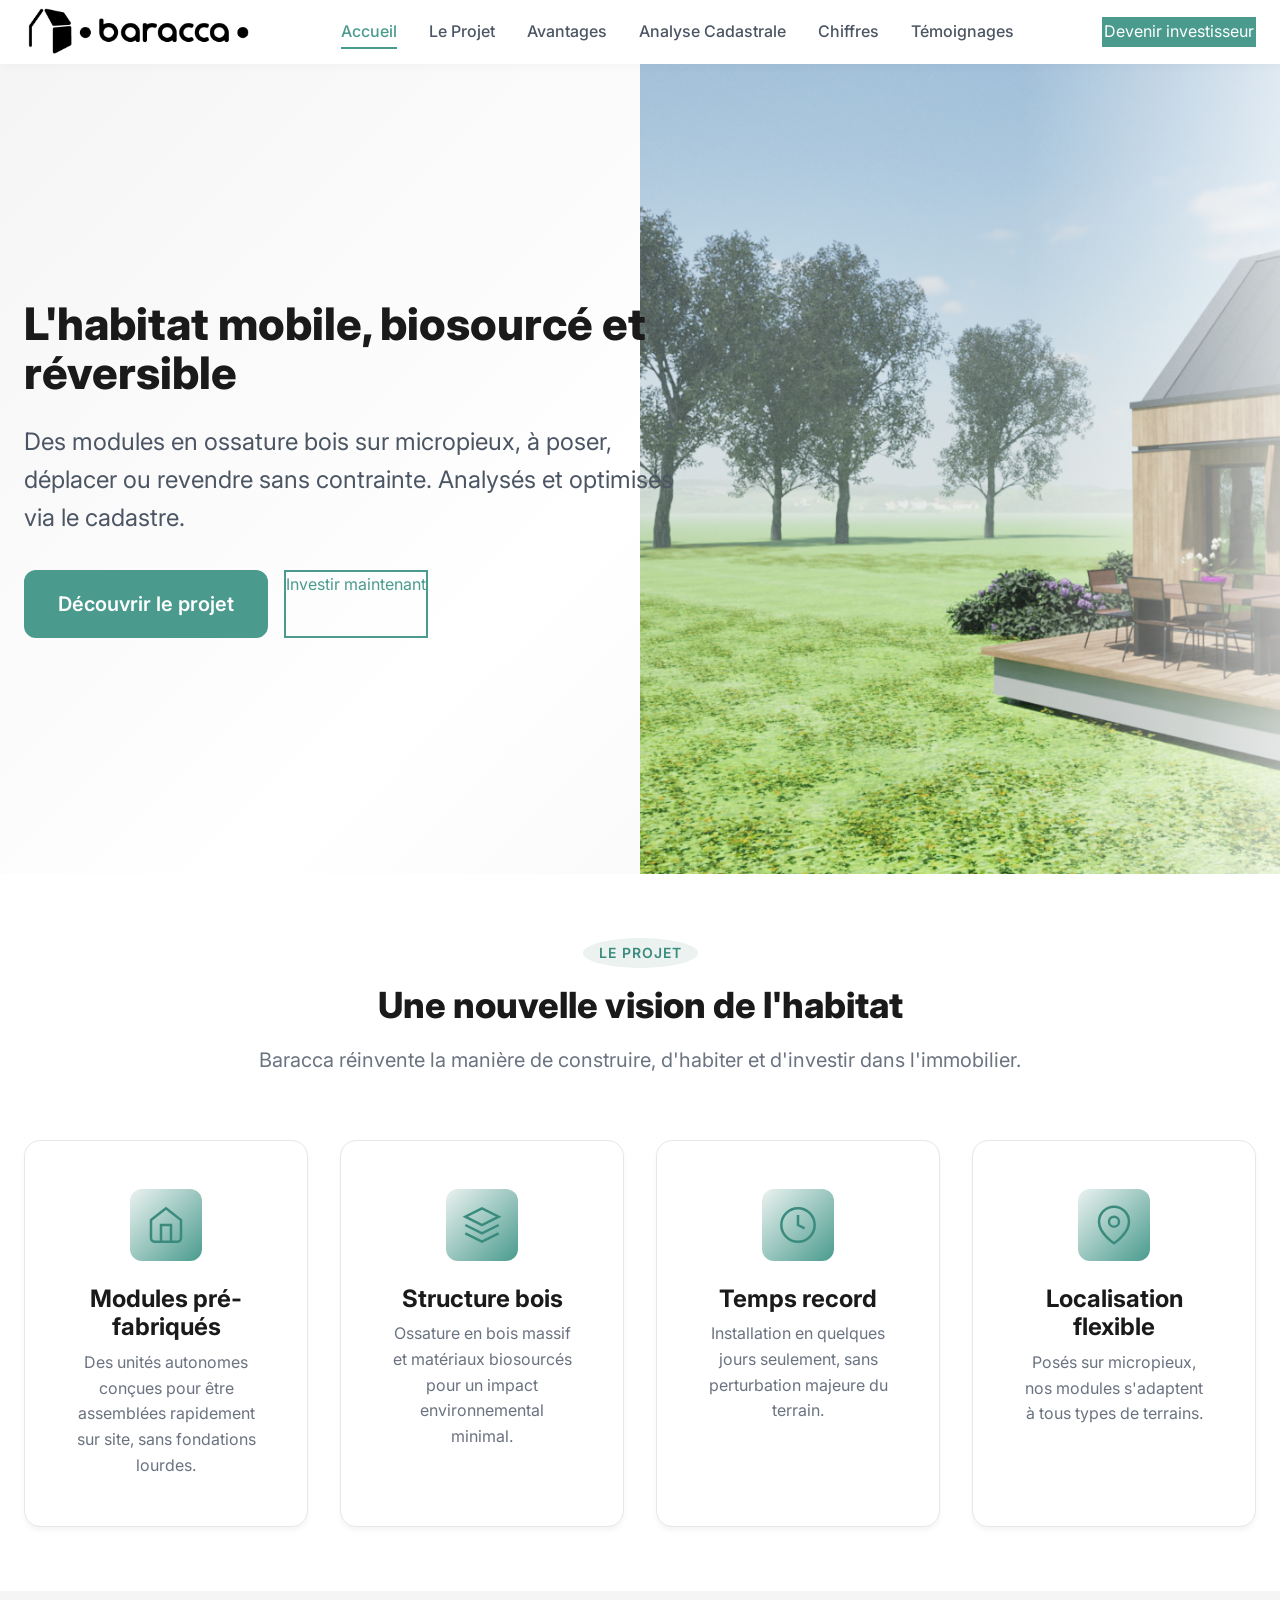
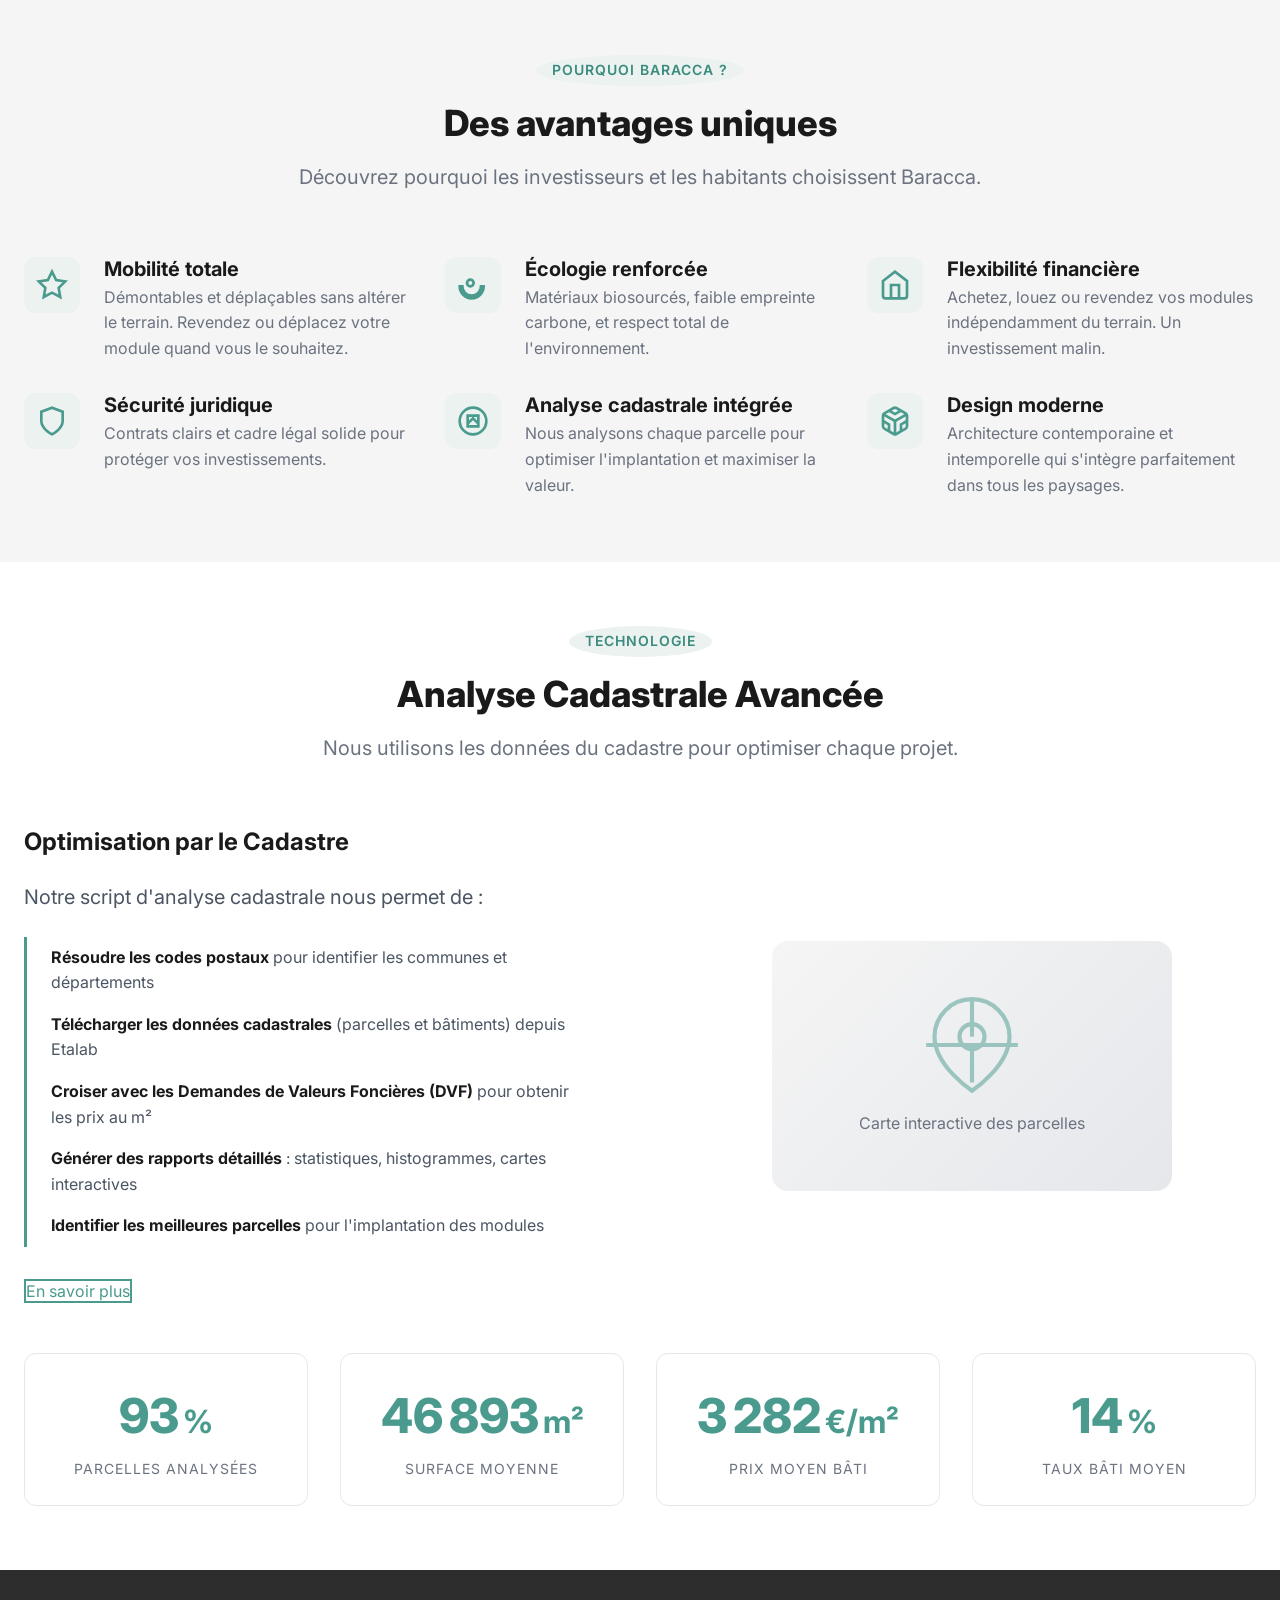
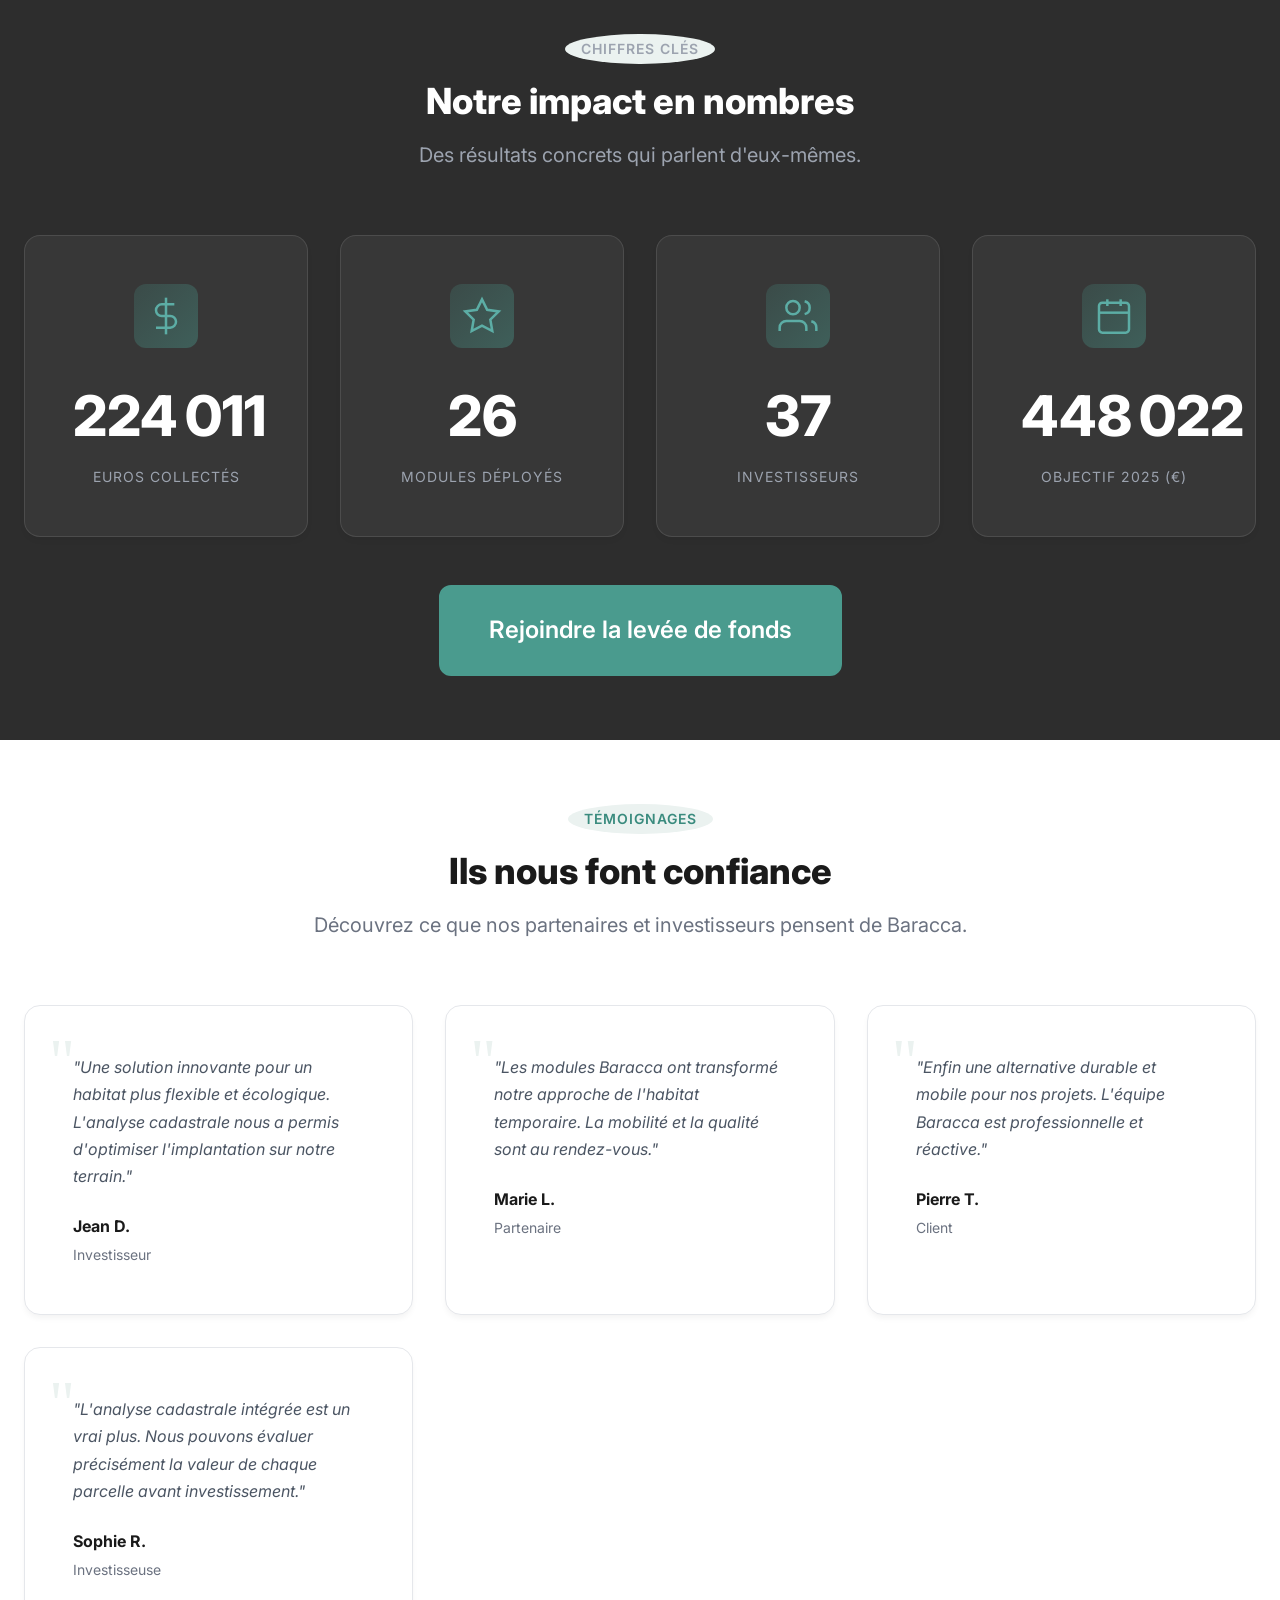
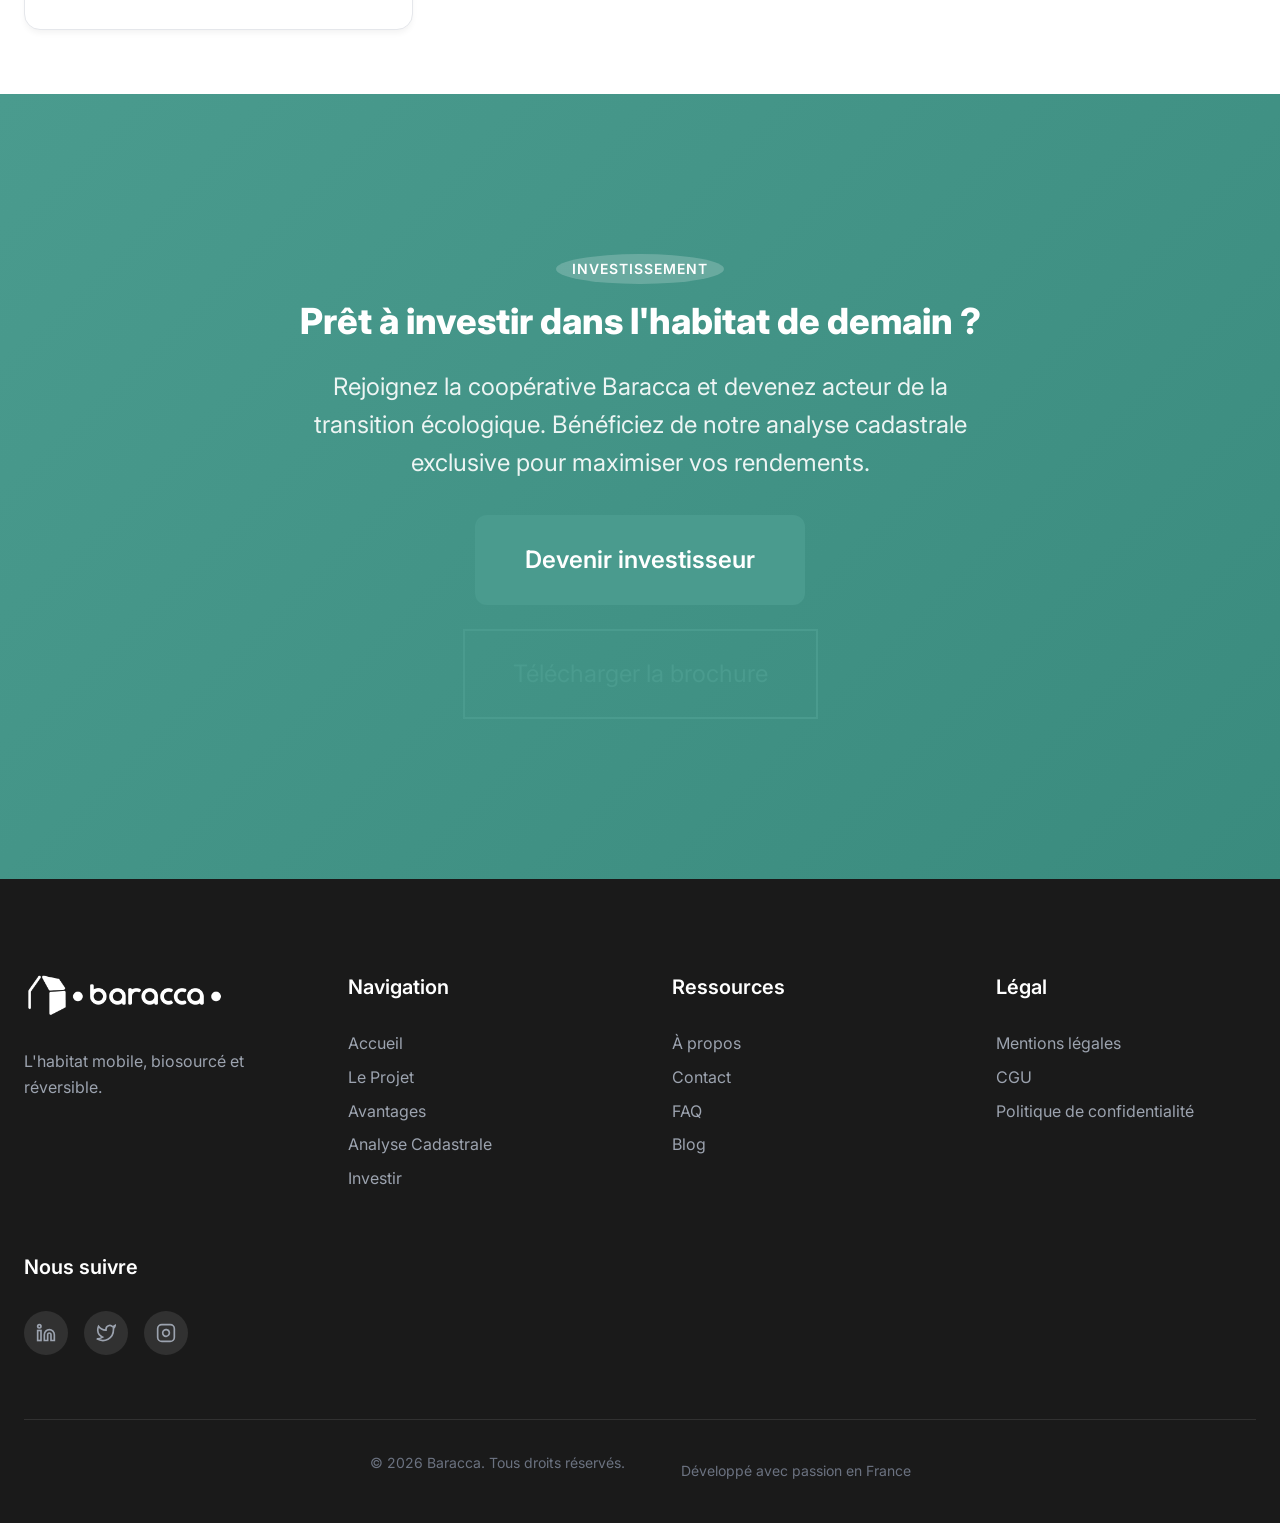
==== index.html @ 2259a746 "Création d'une lading page test" ====
<!DOCTYPE html>
<html lang="fr">
<head>
  <meta charset="UTF-8">
  <meta name="viewport" content="width=device-width, initial-scale=1.0">
  <meta name="description" content="Baracca - L'habitat mobile, biosourcé et réversible. Modules en ossature bois sur micropieux, analysés via cadastre. Investissez dans l'immobilier innovant.">
  <meta name="keywords" content="Baracca, habitat mobile, ossature bois, micropieux, cadastre, immobilier, biosourcé, réversible, investissement">
  <title>Baracca | L'habitat du futur, aujourd'hui</title>
  
  <!-- Fonts -->
  <link rel="preconnect" href="https://fonts.googleapis.com">
  <link rel="preconnect" href="https://fonts.gstatic.com" crossorigin>
  <link href="https://fonts.googleapis.com/css2?family=Inter:wght@400;500;600;700;800&display=swap" rel="stylesheet">
  
  <!-- Favicon -->
  <link rel="icon" type="image/png" href="assets/images/favicon.png">
  
  <!-- Styles -->
  <link rel="stylesheet" href="assets/css/style.css">
  
  <!-- Open Graph / Social -->
  <meta property="og:title" content="Baracca - L'habitat mobile, biosourcé et réversible">
  <meta property="og:description" content="Découvrez les modules Baracca : habitat innovant, écologique et flexible">
  <meta property="og:type" content="website">
  <meta property="og:image" content="assets/images/logo-baracca-bandeau.png">
</head>
<body>
  <!-- Header -->
  <header class="header">
    <div class="container">
      <nav class="nav">
        <a href="index.html" class="logo">
          <img src="assets/images/logo-baracca-bandeau.png" alt="Baracca - L'habitat mobile et réversible" width="300" height="62">
        </a>
        <ul class="nav-links">
          <li><a href="#accueil">Accueil</a></li>
          <li><a href="#projet">Le Projet</a></li>
          <li><a href="#avantages">Avantages</a></li>
          <li><a href="#analyse">Analyse Cadastrale</a></li>
          <li><a href="#chiffres">Chiffres</a></li>
          <li><a href="#temoignages">Témoignages</a></li>
        </ul>
        <div class="nav-actions">
          <a href="#investir" class="btn-primary">Devenir investisseur</a>
          <button class="mobile-menu-btn" id="mobile-menu-btn" aria-label="Menu">
            <svg xmlns="http://www.w3.org/2000/svg" width="24" height="24" viewBox="0 0 24 24" fill="none" stroke="currentColor" stroke-width="2">
              <line x1="3" y1="12" x2="21" y2="12"></line>
              <line x1="3" y1="6" x2="21" y2="6"></line>
              <line x1="3" y1="18" x2="21" y2="18"></line>
            </svg>
          </button>
        </div>
      </nav>
      
      <!-- Mobile Menu -->
      <div class="mobile-menu hidden" id="mobile-menu">
        <ul>
          <li><a href="#accueil">Accueil</a></li>
          <li><a href="#projet">Le Projet</a></li>
          <li><a href="#avantages">Avantages</a></li>
          <li><a href="#analyse">Analyse Cadastrale</a></li>
          <li><a href="#chiffres">Chiffres</a></li>
          <li><a href="#temoignages">Témoignages</a></li>
          <li><a href="#investir">Devenir investisseur</a></li>
        </ul>
      </div>
    </div>
  </header>

  <!-- Hero Section -->
  <section id="accueil" class="hero">
    <div class="container">
      <div class="hero-content fade-in">
        <h1>L'habitat mobile, biosourcé et réversible</h1>
        <p class="hero-subtitle">Des modules en ossature bois sur micropieux, à poser, déplacer ou revendre sans contrainte. Analysés et optimisés via le cadastre.</p>
        <div class="hero-actions">
          <a href="#projet" class="btn-cta">Découvrir le projet</a>
          <a href="#investir" class="btn-secondary">Investir maintenant</a>
        </div>
      </div>
      <div class="hero-image fade-in" style="background-image: url('assets/images/Image3_000.png');"></div>
    </div>
  </section>

  <!-- Le Projet Section -->
  <section id="projet" class="section">
    <div class="container">
      <div class="section-header fade-in">
        <span class="section-tag">Le Projet</span>
        <h2 class="section-title">Une nouvelle vision de l'habitat</h2>
        <p class="section-subtitle">Baracca réinvente la manière de construire, d'habiter et d'investir dans l'immobilier.</p>
      </div>
      
      <div class="feature-grid fade-in">
        <div class="feature-card">
          <div class="feature-icon">
            <svg xmlns="http://www.w3.org/2000/svg" width="48" height="48" viewBox="0 0 24 24" fill="none" stroke="currentColor" stroke-width="1.5">
              <path d="M3 9l9-7 9 7v11a2 2 0 0 1-2 2H5a2 2 0 0 1-2-2z"></path>
              <polyline points="9,22 9,12 15,12 15,22"></polyline>
            </svg>
          </div>
          <h3>Modules pré-fabriqués</h3>
          <p>Des unités autonomes conçues pour être assemblées rapidement sur site, sans fondations lourdes.</p>
        </div>
        
        <div class="feature-card">
          <div class="feature-icon">
            <svg xmlns="http://www.w3.org/2000/svg" width="48" height="48" viewBox="0 0 24 24" fill="none" stroke="currentColor" stroke-width="1.5">
              <path d="M12 2L2 7l10 5 10-5-10-5z"></path>
              <path d="M2 17l10 5 10-5"></path>
              <path d="M2 12l10 5 10-5"></path>
            </svg>
          </div>
          <h3>Structure bois</h3>
          <p>Ossature en bois massif et matériaux biosourcés pour un impact environnemental minimal.</p>
        </div>
        
        <div class="feature-card">
          <div class="feature-icon">
            <svg xmlns="http://www.w3.org/2000/svg" width="48" height="48" viewBox="0 0 24 24" fill="none" stroke="currentColor" stroke-width="1.5">
              <circle cx="12" cy="12" r="10"></circle>
              <path d="M12 6v6l4 2"></path>
            </svg>
          </div>
          <h3>Temps record</h3>
          <p>Installation en quelques jours seulement, sans perturbation majeure du terrain.</p>
        </div>
        
        <div class="feature-card">
          <div class="feature-icon">
            <svg xmlns="http://www.w3.org/2000/svg" width="48" height="48" viewBox="0 0 24 24" fill="none" stroke="currentColor" stroke-width="1.5">
              <path d="M21 10c0 7-9 13-9 13s-9-6-9-13a9 9 0 0 1 18 0z"></path>
              <circle cx="12" cy="10" r="3"></circle>
            </svg>
          </div>
          <h3>Localisation flexible</h3>
          <p>Posés sur micropieux, nos modules s'adaptent à tous types de terrains.</p>
        </div>
      </div>
    </div>
  </section>

  <!-- Avantages Section -->
  <section id="avantages" class="section section-light">
    <div class="container">
      <div class="section-header fade-in">
        <span class="section-tag">Pourquoi Baracca ?</span>
        <h2 class="section-title">Des avantages uniques</h2>
        <p class="section-subtitle">Découvrez pourquoi les investisseurs et les habitants choisissent Baracca.</p>
      </div>
      
      <div class="benefits-grid fade-in">
        <div class="benefit-item">
          <div class="benefit-icon">
            <svg xmlns="http://www.w3.org/2000/svg" width="32" height="32" viewBox="0 0 24 24" fill="none" stroke="#4A9B8E" stroke-width="2">
              <path d="M12 2l3.09 6.26L22 9.27l-5 4.87 1.18 6.88L12 17.77l-6.18 3.25L7 14.14 2 9.27l6.91-1.01L12 2z"></path>
            </svg>
          </div>
          <div class="benefit-content">
            <h3>Mobilité totale</h3>
            <p>Démontables et déplaçables sans altérer le terrain. Revendez ou déplacez votre module quand vous le souhaitez.</p>
          </div>
        </div>
        
        <div class="benefit-item">
          <div class="benefit-icon">
            <svg xmlns="http://www.w3.org/2000/svg" width="32" height="32" viewBox="0 0 24 24" fill="none" stroke="#4A9B8E" stroke-width="2">
              <path d="M11 20A7 7 0 0 1 4 13H2a9 9 0 0 0 18 0h-2a7 7 0 0 1-7 7z"></path>
              <path d="M12.5 10.5c0-1.38-1.12-2.5-2.5-2.5s-2.5 1.12-2.5 2.5 1.12 2.5 2.5 2.5 2.5-1.12 2.5-2.5z"></path>
            </svg>
          </div>
          <div class="benefit-content">
            <h3>Écologie renforcée</h3>
            <p>Matériaux biosourcés, faible empreinte carbone, et respect total de l'environnement.</p>
          </div>
        </div>
        
        <div class="benefit-item">
          <div class="benefit-icon">
            <svg xmlns="http://www.w3.org/2000/svg" width="32" height="32" viewBox="0 0 24 24" fill="none" stroke="#4A9B8E" stroke-width="2">
              <path d="M3 9l9-7 9 7v11a2 2 0 0 1-2 2H5a2 2 0 0 1-2-2z"></path>
              <polyline points="9,22 9,12 15,12 15,22"></polyline>
            </svg>
          </div>
          <div class="benefit-content">
            <h3>Flexibilité financière</h3>
            <p>Achetez, louez ou revendez vos modules indépendamment du terrain. Un investissement malin.</p>
          </div>
        </div>
        
        <div class="benefit-item">
          <div class="benefit-icon">
            <svg xmlns="http://www.w3.org/2000/svg" width="32" height="32" viewBox="0 0 24 24" fill="none" stroke="#4A9B8E" stroke-width="2">
              <path d="M12 22s8-4 8-10V5l-8-3-8 3v7c0 6 8 10 8 10z"></path>
            </svg>
          </div>
          <div class="benefit-content">
            <h3>Sécurité juridique</h3>
            <p>Contrats clairs et cadre légal solide pour protéger vos investissements.</p>
          </div>
        </div>
        
        <div class="benefit-item">
          <div class="benefit-icon">
            <svg xmlns="http://www.w3.org/2000/svg" width="32" height="32" viewBox="0 0 24 24" fill="none" stroke="#4A9B8E" stroke-width="2">
              <circle cx="12" cy="12" r="10"></circle>
              <path d="m8 14 4-4 4 4"></path>
              <path d="M8 8h8v8H8z"></path>
            </svg>
          </div>
          <div class="benefit-content">
            <h3>Analyse cadastrale intégrée</h3>
            <p>Nous analysons chaque parcelle pour optimiser l'implantation et maximiser la valeur.</p>
          </div>
        </div>
        
        <div class="benefit-item">
          <div class="benefit-icon">
            <svg xmlns="http://www.w3.org/2000/svg" width="32" height="32" viewBox="0 0 24 24" fill="none" stroke="#4A9B8E" stroke-width="2">
              <path d="M21 16V8a2 2 0 0 0-1-1.73l-7-4a2 2 0 0 0-2 0l-7 4A2 2 0 0 0 3 8v8a2 2 0 0 0 1 1.73l7 4a2 2 0 0 0 2 0l7-4A2 2 0 0 0 21 16z"></path>
              <polyline points="7.5,4.21 12,6.81 16.5,4.21"></polyline>
              <polyline points="7.5,19.79 7.5,14.6 3,12"></polyline>
              <polyline points="21,12 16.5,14.6 16.5,19.79"></polyline>
              <polyline points="3.27,6.96 12,12.01 20.73,6.96"></polyline>
              <line x1="12" y1="22.08" x2="12" y2="12"></line>
            </svg>
          </div>
          <div class="benefit-content">
            <h3>Design moderne</h3>
            <p>Architecture contemporaine et intemporelle qui s'intègre parfaitement dans tous les paysages.</p>
          </div>
        </div>
      </div>
    </div>
  </section>

  <!-- Analyse Cadastrale Section -->
  <section id="analyse" class="section">
    <div class="container">
      <div class="section-header fade-in">
        <span class="section-tag">Technologie</span>
        <h2 class="section-title">Analyse Cadastrale Avancée</h2>
        <p class="section-subtitle">Nous utilisons les données du cadastre pour optimiser chaque projet.</p>
      </div>
      
      <div class="split-content fade-in">
        <div class="split-text">
          <h3>Optimisation par le Cadastre</h3>
          <p>Notre script d'analyse cadastrale nous permet de :</p>
          <ul class="feature-list">
            <li><strong>Résoudre les codes postaux</strong> pour identifier les communes et départements</li>
            <li><strong>Télécharger les données cadastrales</strong> (parcelles et bâtiments) depuis Etalab</li>
            <li><strong>Croiser avec les Demandes de Valeurs Foncières (DVF)</strong> pour obtenir les prix au m²</li>
            <li><strong>Générer des rapports détaillés</strong> : statistiques, histogrammes, cartes interactives</li>
            <li><strong>Identifier les meilleures parcelles</strong> pour l'implantation des modules</li>
          </ul>
          <a href="#investir" class="btn-secondary">En savoir plus</a>
        </div>
        <div class="split-visual">
          <div class="visual-placeholder">
            <svg xmlns="http://www.w3.org/2000/svg" width="100" height="100" viewBox="0 0 24 24" fill="none" stroke="#4A9B8E" stroke-width="1">
              <path d="M21 10c0 7-9 13-9 13s-9-6-9-13a9 9 0 0 1 18 0z"></path>
              <circle cx="12" cy="10" r="3"></circle>
              <path d="M12 1v9"></path>
              <path d="M1 12h22"></path>
              <path d="M12 21V12"></path>
            </svg>
            <p>Carte interactive des parcelles</p>
          </div>
        </div>
      </div>
      
      <div class="stats-row fade-in" style="margin-top: 3rem;">
        <div class="stat-item">
          <span class="stat-number" data-target="100">0</span>
          <span class="stat-suffix">%</span>
          <span class="stat-label">Parcelles analysées</span>
        </div>
        <div class="stat-item">
          <span class="stat-number" data-target="50000">0</span>
          <span class="stat-suffix">m²</span>
          <span class="stat-label">Surface moyenne</span>
        </div>
        <div class="stat-item">
          <span class="stat-number" data-target="3500">0</span>
          <span class="stat-suffix">€/m²</span>
          <span class="stat-label">Prix moyen bâti</span>
        </div>
        <div class="stat-item">
          <span class="stat-number" data-target="15">0</span>
          <span class="stat-suffix">%</span>
          <span class="stat-label">Taux bâti moyen</span>
        </div>
      </div>
    </div>
  </section>

  <!-- Chiffres Clés Section -->
  <section id="chiffres" class="section section-dark">
    <div class="container">
      <div class="section-header fade-in" style="text-align: center;">
        <span class="section-tag">Chiffres Clés</span>
        <h2 class="section-title">Notre impact en nombres</h2>
        <p class="section-subtitle">Des résultats concrets qui parlent d'eux-mêmes.</p>
      </div>
      
      <div class="stats-grid fade-in">
        <div class="stat-card">
          <div class="stat-icon">
            <svg xmlns="http://www.w3.org/2000/svg" width="40" height="40" viewBox="0 0 24 24" fill="none" stroke="currentColor" stroke-width="1.5">
              <line x1="12" y1="1" x2="12" y2="23"></line>
              <path d="M17 5H9.5a3.5 3.5 0 0 0 0 7h5a3.5 3.5 0 0 1 0 7H6"></path>
            </svg>
          </div>
          <span class="stat-number" data-target="250000">0</span>
          <span class="stat-label">Euros collectés</span>
        </div>
        
        <div class="stat-card">
          <div class="stat-icon">
            <svg xmlns="http://www.w3.org/2000/svg" width="40" height="40" viewBox="0 0 24 24" fill="none" stroke="currentColor" stroke-width="1.5">
              <path d="M12 2l3.09 6.26L22 9.27l-5 4.87 1.18 6.88L12 17.77l-6.18 3.25L7 14.14 2 9.27l6.91-1.01L12 2z"></path>
            </svg>
          </div>
          <span class="stat-number" data-target="30">0</span>
          <span class="stat-label">Modules déployés</span>
        </div>
        
        <div class="stat-card">
          <div class="stat-icon">
            <svg xmlns="http://www.w3.org/2000/svg" width="40" height="40" viewBox="0 0 24 24" fill="none" stroke="currentColor" stroke-width="1.5">
              <path d="M17 21v-2a4 4 0 0 0-4-4H5a4 4 0 0 0-4 4v2"></path>
              <circle cx="9" cy="7" r="4"></circle>
              <path d="M23 21v-2a4 4 0 0 0-3-3.87"></path>
              <path d="M16 3.13a4 4 0 0 1 0 7.75"></path>
            </svg>
          </div>
          <span class="stat-number" data-target="42">0</span>
          <span class="stat-label">Investisseurs</span>
        </div>
        
        <div class="stat-card">
          <div class="stat-icon">
            <svg xmlns="http://www.w3.org/2000/svg" width="40" height="40" viewBox="0 0 24 24" fill="none" stroke="currentColor" stroke-width="1.5">
              <rect x="3" y="4" width="18" height="18" rx="2" ry="2"></rect>
              <line x1="16" y1="2" x2="16" y2="6"></line>
              <line x1="8" y1="2" x2="8" y2="6"></line>
              <line x1="3" y1="10" x2="21" y2="10"></line>
            </svg>
          </div>
          <span class="stat-number" data-target="500000">0</span>
          <span class="stat-label">Objectif 2025 (€)</span>
        </div>
      </div>
      
      <div class="fade-in" style="text-align: center; margin-top: 3rem;">
        <a href="#investir" class="btn-cta btn-large">Rejoindre la levée de fonds</a>
      </div>
    </div>
  </section>

  <!-- Témoignages Section -->
  <section id="temoignages" class="section">
    <div class="container">
      <div class="section-header fade-in">
        <span class="section-tag">Témoignages</span>
        <h2 class="section-title">Ils nous font confiance</h2>
        <p class="section-subtitle">Découvrez ce que nos partenaires et investisseurs pensent de Baracca.</p>
      </div>
      
      <div class="testimonials-grid fade-in">
        <div class="testimonial-card">
          <div class="testimonial-quote">"</div>
          <p>"Une solution innovante pour un habitat plus flexible et écologique. L'analyse cadastrale nous a permis d'optimiser l'implantation sur notre terrain."</p>
          <div class="testimonial-author">
            <strong>Jean D.</strong>
            <span>Investisseur</span>
          </div>
        </div>
        
        <div class="testimonial-card">
          <div class="testimonial-quote">"</div>
          <p>"Les modules Baracca ont transformé notre approche de l'habitat temporaire. La mobilité et la qualité sont au rendez-vous."</p>
          <div class="testimonial-author">
            <strong>Marie L.</strong>
            <span>Partenaire</span>
          </div>
        </div>
        
        <div class="testimonial-card">
          <div class="testimonial-quote">"</div>
          <p>"Enfin une alternative durable et mobile pour nos projets. L'équipe Baracca est professionnelle et réactive."</p>
          <div class="testimonial-author">
            <strong>Pierre T.</strong>
            <span>Client</span>
          </div>
        </div>
        
        <div class="testimonial-card">
          <div class="testimonial-quote">"</div>
          <p>"L'analyse cadastrale intégrée est un vrai plus. Nous pouvons évaluer précisément la valeur de chaque parcelle avant investissement."</p>
          <div class="testimonial-author">
            <strong>Sophie R.</strong>
            <span>Investisseuse</span>
          </div>
        </div>
      </div>
    </div>
  </section>

  <!-- CTA Final Section -->
  <section id="investir" class="section section-cta">
    <div class="container">
      <div class="cta-content fade-in">
        <span class="section-tag">Investissement</span>
        <h2>Prêt à investir dans l'habitat de demain ?</h2>
        <p>Rejoignez la coopérative Baracca et devenez acteur de la transition écologique. Bénéficiez de notre analyse cadastrale exclusive pour maximiser vos rendements.</p>
        <div class="cta-actions">
          <a href="#" class="btn-cta btn-large">Devenir investisseur</a>
          <a href="#" class="btn-secondary btn-large">Télécharger la brochure</a>
        </div>
      </div>
    </div>
  </section>

  <!-- Footer -->
  <footer class="footer">
    <div class="container">
      <div class="footer-content">
        <div class="footer-section">
          <a href="index.html" class="footer-logo">
            <img src="assets/images/logo-baracca-bandeau.png" alt="Baracca" width="200" height="42">
          </a>
          <p>L'habitat mobile, biosourcé et réversible.</p>
        </div>
        
        <div class="footer-section">
          <h4>Navigation</h4>
          <ul>
            <li><a href="#accueil">Accueil</a></li>
            <li><a href="#projet">Le Projet</a></li>
            <li><a href="#avantages">Avantages</a></li>
            <li><a href="#analyse">Analyse Cadastrale</a></li>
            <li><a href="#investir">Investir</a></li>
          </ul>
        </div>
        
        <div class="footer-section">
          <h4>Ressources</h4>
          <ul>
            <li><a href="#">À propos</a></li>
            <li><a href="#">Contact</a></li>
            <li><a href="#">FAQ</a></li>
            <li><a href="#">Blog</a></li>
          </ul>
        </div>
        
        <div class="footer-section">
          <h4>Légal</h4>
          <ul>
            <li><a href="#">Mentions légales</a></li>
            <li><a href="#">CGU</a></li>
            <li><a href="#">Politique de confidentialité</a></li>
          </ul>
        </div>
        
        <div class="footer-section">
          <h4>Nous suivre</h4>
          <div class="social-links">
            <a href="#" aria-label="LinkedIn">
              <svg xmlns="http://www.w3.org/2000/svg" width="24" height="24" viewBox="0 0 24 24" fill="none" stroke="currentColor" stroke-width="2">
                <path d="M16 8a6 6 0 0 1 6 6v7h-4v-7a2 2 0 0 0-2-2 2 2 0 0 0-2 2v7h-4v-7a6 6 0 0 1 6-6z"></path>
                <rect x="2" y="9" width="4" height="12"></rect>
                <circle cx="4" cy="4" r="2"></circle>
              </svg>
            </a>
            <a href="#" aria-label="Twitter">
              <svg xmlns="http://www.w3.org/2000/svg" width="24" height="24" viewBox="0 0 24 24" fill="none" stroke="currentColor" stroke-width="2">
                <path d="M23 3a10.9 10.9 0 0 1-3.14 1.53 4.48 4.48 0 0 0-7.86 3v1A10.66 10.66 0 0 1 3 4s-4 9 5 13a11.64 11.64 0 0 1-7 2c9 5 20 0 20-11.5a4.5 4.5 0 0 0-.08-.83A7.72 7.72 0 0 0 23 3z"></path>
              </svg>
            </a>
            <a href="#" aria-label="Instagram">
              <svg xmlns="http://www.w3.org/2000/svg" width="24" height="24" viewBox="0 0 24 24" fill="none" stroke="currentColor" stroke-width="2">
                <rect x="2" y="2" width="20" height="20" rx="5" ry="5"></rect>
                <path d="M16 11.37A4 4 0 1 1 12.63 8 4 4 0 0 1 16 11.37z"></path>
                <line x1="17.5" y1="6.5" x2="17.51" y2="6.5"></line>
              </svg>
            </a>
          </div>
        </div>
      </div>
      
      <div class="footer-bottom">
        <p>© <span id="current-year"></span> Baracca. Tous droits réservés.</p>
        <p style="margin-left: 2rem;">Développé avec passion en France</p>
      </div>
    </div>
  </footer>

  <!-- Scripts -->
  <script src="assets/js/script.js"></script>
</body>
</html>
---- assets/css/style.css ----
/* ============================================
   Baracca - Landing Page Styles
   Design moderne et responsive pour la landing page
   ============================================ */

/* CSS Custom Properties (Variables) */
:root {
  /* Couleurs principales */
  --primary: #4A9B8E;           /* Vert terre - couleur principale */
  --primary-dark: #3A8B7E;     /* Vert terre foncé */
  --primary-light: #5CADA5;    /* Vert terre clair */
  --primary-lighter: #EBF2F0;   /* Vert très clair pour fonds */
  
  --secondary: #E67E22;         /* Orange pour accents */
  --secondary-dark: #D35400;   /* Orange foncé */
  
  --black: #1A1A1A;            /* Noir profond */
  --black-soft: #2D2D2D;       /* Noir légèrement plus clair */
  --white: #FFFFFF;            /* Blanc */
  --gray-light: #F5F5F5;       /* Gris très clair */
  --gray: #6B7280;             /* Gris standard */
  --gray-medium: #9CA3AF;      /* Gris moyen */
  --gray-dark: #4B5563;        /* Gris foncé */
  --gray-border: #E5E7EB;      /* Bordure gris clair */
  --gray-bg: #FAFAFA;          /* Fond gris */
  
  /* Typographie */
  --font-family: 'Inter', -apple-system, BlinkMacSystemFont, 'Segoe UI', Roboto, Oxygen, Ubuntu, sans-serif;
  --font-size-h1: 3rem;        /* 48px */
  --font-size-h2: 2.25rem;     /* 36px */
  --font-size-h3: 1.5rem;      /* 24px */
  --font-size-h4: 1.25rem;     /* 20px */
  --font-size-body: 1rem;     /* 16px */
  --font-size-small: 0.875rem; /* 14px */
  --font-size-xs: 0.75rem;     /* 12px */
  
  /* Espacements */
  --spacing-xs: 0.25rem;      /* 4px */
  --spacing-sm: 0.5rem;       /* 8px */
  --spacing-md: 1rem;         /* 16px */
  --spacing-lg: 1.5rem;       /* 24px */
  --spacing-xl: 2rem;         /* 32px */
  --spacing-2xl: 3rem;        /* 48px */
  --spacing-3xl: 4rem;        /* 64px */
  --spacing-4xl: 6rem;        /* 96px */
  
  /* Bordures et ombres */
  --border-radius: 12px;       /* Bordure standard */
  --border-radius-sm: 8px;    /* Bordure petite */
  --border-radius-lg: 16px;   /* Bordure grande */
  --border-radius-full: 50%;  /* Cercle */
  
  --box-shadow: 0 4px 6px -1px rgba(0, 0, 0, 0.05);
  --box-shadow-md: 0 10px 15px -3px rgba(0, 0, 0, 0.05);
  --box-shadow-lg: 0 20px 25px -5px rgba(0, 0, 0, 0.05);
  --box-shadow-xl: 0 25px 50px -12px rgba(0, 0, 0, 0.1);
  --box-shadow-primary: 0 4px 14px rgba(74, 155, 142, 0.2);
  
  /* Transitions */
  --transition: all 0.3s cubic-bezier(0.4, 0, 0.2, 1);
  --transition-fast: all 0.15s ease;
  --transition-slow: all 0.5s ease;
  
  /* Z-index layers */
  --z-base: 1;
  --z-dropdown: 100;
  --z-sticky: 200;
  --z-fixed: 300;
  --z-modal: 400;
  --z-tooltip: 500;
}

/* ============================================
   Reset et Base Styles
   ============================================ */
*, *::before, *::after {
  box-sizing: border-box;
  margin: 0;
  padding: 0;
}

html {
  scroll-behavior: smooth;
  font-size: 16px;
}

body {
  font-family: var(--font-family);
  font-size: var(--font-size-body);
  line-height: 1.6;
  color: var(--black);
  background-color: var(--white);
  -webkit-font-smoothing: antialiased;
  -moz-osx-font-smoothing: grayscale;
  overflow-x: hidden;
}

/* Selection */
::selection {
  background-color: var(--primary);
  color: var(--white);
}

/* Focus styles for accessibility */
:focus-visible {
  outline: 2px solid var(--primary);
  outline-offset: 2px;
}

/* Scrollbar styling */
::-webkit-scrollbar {
  width: 8px;
  height: 8px;
}

::-webkit-scrollbar-track {
  background: var(--gray-light);
}

::-webkit-scrollbar-thumb {
  background: var(--primary);
  border-radius: 4px;
}

::-webkit-scrollbar-thumb:hover {
  background: var(--primary-dark);
}

/* ============================================
   Typography
   ============================================ */
h1, h2, h3, h4, h5, h6 {
  font-weight: 700;
  line-height: 1.2;
  color: var(--black);
  margin-bottom: var(--spacing-md);
}

h1 { font-size: var(--font-size-h1); }
h2 { font-size: var(--font-size-h2); }
h3 { font-size: var(--font-size-h3); }
h4 { font-size: var(--font-size-h4); }

p {
  color: var(--gray);
  margin-bottom: var(--spacing-md);
}

p:last-child {
  margin-bottom: 0;
}

a {
  color: var(--primary);
  text-decoration: none;
  transition: var(--transition);
}

a:hover {
  color: var(--primary-dark);
}

/* Lists */
ul, ol {
  list-style: none;
}

/* Images */
img, picture, video, canvas, svg {
  display: block;
  max-width: 100%;
  height: auto;
}

/* ============================================
   Conteneurs
   ============================================ */
.container {
  width: 100%;
  max-width: 1280px;
  margin: 0 auto;
  padding: 0 var(--spacing-lg);
}

.section {
  padding: var(--spacing-4xl) 0;
  position: relative;
}

/* ============================================
   Header
   ============================================ */
.header {
  position: sticky;
  top: 0;
  background-color: var(--white);
  box-shadow: 0 2px 10px rgba(0, 0, 0, 0.03);
  z-index: var(--z-sticky);
  padding: var(--spacing-sm) 0;
  transition: var(--transition);
}

.header.scrolled {
  box-shadow: 0 4px 20px rgba(0, 0, 0, 0.05);
  padding: var(--spacing-xs) 0;
}

.nav {
  display: flex;
  justify-content: space-between;
  align-items: center;
  position: relative;
}

.logo {
  display: flex;
  align-items: center;
  font-size: var(--font-size-h4);
  font-weight: 700;
  color: var(--black);
}

.logo img {
  height: auto;
  max-height: 48px;
  width: auto;
}

.nav-links {
  display: flex;
  list-style: none;
  gap: var(--spacing-xl);
  align-items: center;
}

.nav-links a {
  color: var(--gray-dark);
  font-weight: 500;
  font-size: var(--font-size-body);
  transition: var(--transition);
  padding: var(--spacing-sm) 0;
  position: relative;
}

.nav-links a::after {
  content: '';
  position: absolute;
  bottom: 0;
  left: 0;
  width: 0;
  height: 2px;
  background-color: var(--primary);
  transition: var(--transition);
}

.nav-links a:hover {
  color: var(--primary);
}

.nav-links a:hover::after {
  width: 100%;
}

.nav-links a.active {
  color: var(--primary);
}

.nav-links a.active::after {
  width: 100%;
}

.nav-actions {
  display: flex;
  gap: var(--spacing-md);
  align-items: center;
}

/* Mobile Menu Button */
.mobile-menu-btn {
  display: none;
  background: none;
  border: none;
  cursor: pointer;
  padding: var(--spacing-sm);
  color: var(--black);
}

.mobile-menu-btn:hover {
  color: var(--primary);
}

.mobile-menu {
  position: fixed;
  top: 70px;
  left: 0;
  right: 0;
  background-color: var(--white);
  box-shadow: 0 10px 30px rgba(0, 0, 0, 0.1);
  padding: var(--spacing-xl);
  z-index: var(--z-modal);
  transform: translateY(-10px);
  opacity: 0;
  visibility: hidden;
  transition: var(--transition);
}

.mobile-menu.hidden {
  transform: translateY(-10px);
  opacity: 0;
  visibility: hidden;
}

.mobile-menu:not(.hidden) {
  transform: translateY(0);
  opacity: 1;
  visibility: visible;
}

.mobile-menu ul {
  list-style: none;
  display: flex;
  flex-direction: column;
  gap: var(--spacing-md);
  text-align: center;
}

.mobile-menu li a {
  display: block;
  padding: var(--spacing-md);
  font-size: var(--font-size-h4);
  font-weight: 500;
  color: var(--black);
  border-bottom: 1px solid var(--gray-border);
}

.mobile-menu li a:hover {
  color: var(--primary);
  background-color: var(--gray-light);
}

/* ============================================
   Boutons
   ============================================ */
.btn {
  display: inline-flex;
  align-items: center;
  justify-content: center;
  padding: var(--spacing-sm) var(--spacing-lg);
  border-radius: var(--border-radius);
  font-weight: 600;
  font-size: var(--font-size-body);
  transition: var(--transition);
  cursor: pointer;
  text-align: center;
  gap: var(--spacing-sm);
  white-space: nowrap;
}

.btn-primary {
  background-color: var(--primary);
  color: var(--white);
  border: 2px solid var(--primary);
}

.btn-primary:hover {
  background-color: var(--primary-dark);
  border-color: var(--primary-dark);
  box-shadow: var(--box-shadow-primary);
  transform: translateY(-2px);
}

.btn-secondary {
  background-color: transparent;
  color: var(--primary);
  border: 2px solid var(--primary);
}

.btn-secondary:hover {
  background-color: var(--primary);
  color: var(--white);
  border-color: var(--primary);
  transform: translateY(-2px);
}

.btn-cta {
  background-color: var(--primary);
  color: var(--white);
  padding: var(--spacing-md) var(--spacing-xl);
  font-size: var(--font-size-h4);
  border-radius: var(--border-radius);
  font-weight: 600;
  display: inline-flex;
  align-items: center;
  justify-content: center;
  transition: var(--transition);
  border: 2px solid var(--primary);
}

.btn-cta:hover {
  background-color: var(--primary-dark);
  border-color: var(--primary-dark);
  transform: translateY(-3px);
  box-shadow: var(--box-shadow-primary);
}

.btn-large {
  padding: var(--spacing-lg) var(--spacing-2xl);
  font-size: var(--font-size-h3);
}

/* ============================================
   Hero Section
   ============================================ */
.hero {
  position: relative;
  padding: var(--spacing-4xl) 0;
  min-height: 100vh;
  display: flex;
  align-items: center;
  background: linear-gradient(135deg, var(--gray-light) 0%, var(--white) 50%, var(--gray-light) 100%);
  overflow: hidden;
}

.hero-content {
  max-width: 650px;
  position: relative;
  z-index: var(--z-base);
}

.hero h1 {
  font-size: var(--font-size-h1);
  font-weight: 800;
  line-height: 1.1;
  margin-bottom: var(--spacing-lg);
}

.hero-subtitle {
  font-size: var(--font-size-h3);
  color: var(--gray-dark);
  line-height: 1.6;
  margin-bottom: var(--spacing-xl);
}

.hero-actions {
  display: flex;
  gap: var(--spacing-md);
  flex-wrap: wrap;
}

.hero-image {
  position: absolute;
  right: -10%;
  top: 50%;
  transform: translateY(-50%);
  width: 60%;
  height: 120%;
  background-size: cover;
  background-position: center;
  opacity: 0.8;
  border-radius: var(--border-radius-lg);
  transition: var(--transition-slow);
}

.hero-image::after {
  content: '';
  position: absolute;
  top: 0;
  left: 0;
  right: 0;
  bottom: 0;
  background: linear-gradient(to left, var(--white) 0%, transparent 50%);
  border-radius: var(--border-radius-lg);
}

/* ============================================
   Section Headers
   ============================================ */
.section-header {
  text-align: center;
  max-width: 800px;
  margin: 0 auto var(--spacing-3xl);
}

.section-tag {
  display: inline-block;
  background-color: var(--primary-lighter);
  color: var(--primary-dark);
  padding: var(--spacing-xs) var(--spacing-md);
  border-radius: var(--border-radius-full);
  font-size: var(--font-size-small);
  font-weight: 600;
  text-transform: uppercase;
  letter-spacing: 1px;
  margin-bottom: var(--spacing-md);
}

.section-title {
  font-size: var(--font-size-h2);
  font-weight: 800;
  line-height: 1.2;
  margin-bottom: var(--spacing-md);
}

.section-subtitle {
  font-size: var(--font-size-h4);
  color: var(--gray);
  line-height: 1.6;
}

/* ============================================
   Sections with background variants
   ============================================ */
.section-light {
  background-color: var(--gray-light);
}

.section-dark {
  background-color: var(--black-soft);
  color: var(--white);
}

.section-dark h2,
.section-dark h3,
.section-dark h4 {
  color: var(--white);
}

.section-dark p,
.section-dark span,
.section-dark li {
  color: var(--gray-medium);
}

.section-dark a:not(.btn-primary):not(.btn-secondary):not(.btn-cta) {
  color: var(--primary-light);
}

.section-dark a:hover:not(.btn-primary):not(.btn-secondary):not(.btn-cta) {
  color: var(--primary);
}

.section-cta {
  background: linear-gradient(135deg, var(--primary) 0%, var(--primary-dark) 100%);
  color: var(--white);
}

.section-cta h2,
.section-cta h3,
.section-cta p {
  color: var(--white);
}

.section-cta .section-tag {
  background-color: rgba(255, 255, 255, 0.2);
  color: var(--white);
}

/* ============================================
   Feature Grid (4 cards)
   ============================================ */
.feature-grid {
  display: grid;
  grid-template-columns: repeat(auto-fit, minmax(280px, 1fr));
  gap: var(--spacing-xl);
}

.feature-card {
  background-color: var(--white);
  border: 1px solid var(--gray-border);
  border-radius: var(--border-radius-lg);
  padding: var(--spacing-2xl);
  box-shadow: var(--box-shadow);
  transition: var(--transition);
  text-align: center;
}

.feature-card:hover {
  transform: translateY(-8px);
  box-shadow: var(--box-shadow-lg);
  border-color: var(--primary);
}

.feature-icon {
  width: 72px;
  height: 72px;
  margin: 0 auto var(--spacing-lg);
  display: flex;
  align-items: center;
  justify-content: center;
  background: linear-gradient(135deg, var(--primary-lighter) 0%, var(--primary) 100%);
  border-radius: var(--border-radius);
  color: var(--primary-dark);
  transition: var(--transition);
}

.feature-card:hover .feature-icon {
  transform: scale(1.1);
  background: linear-gradient(135deg, var(--primary) 0%, var(--primary-dark) 100%);
  color: var(--white);
}

.feature-icon svg {
  width: 40px;
  height: 40px;
}

.feature-card h3 {
  margin-bottom: var(--spacing-sm);
  color: var(--black);
}

.feature-card p {
  color: var(--gray);
  margin-bottom: 0;
}

/* ============================================
   Benefits Grid (6 items)
   ============================================ */
.benefits-grid {
  display: grid;
  grid-template-columns: repeat(auto-fit, minmax(350px, 1fr));
  gap: var(--spacing-xl);
}

.benefit-item {
  display: flex;
  gap: var(--spacing-lg);
  align-items: flex-start;
}

.benefit-icon {
  width: 56px;
  height: 56px;
  flex-shrink: 0;
  display: flex;
  align-items: center;
  justify-content: center;
  background-color: var(--primary-lighter);
  border-radius: var(--border-radius);
}

.benefit-icon svg {
  width: 32px;
  height: 32px;
}

.benefit-content h3 {
  font-size: var(--font-size-h4);
  margin-bottom: var(--spacing-xs);
}

.benefit-content p {
  color: var(--gray);
  margin-bottom: 0;
  font-size: var(--font-size-body);
}

/* ============================================
   Split Content (Text + Visual)
   ============================================ */
.split-content {
  display: grid;
  grid-template-columns: 1fr 1fr;
  gap: var(--spacing-4xl);
  align-items: center;
}

.split-text h3 {
  font-size: var(--font-size-h3);
  margin-bottom: var(--spacing-lg);
}

.split-text p {
  margin-bottom: var(--spacing-lg);
  font-size: var(--font-size-h4);
  color: var(--gray-dark);
}

.feature-list {
  list-style: none;
  margin-bottom: var(--spacing-xl);
}

.feature-list li {
  padding: var(--spacing-sm) 0;
  padding-left: var(--spacing-lg);
  position: relative;
  color: var(--gray-dark);
  border-left: 3px solid var(--primary);
}

.feature-list strong {
  color: var(--black);
}

.split-visual {
  display: flex;
  justify-content: center;
  align-items: center;
}

.visual-placeholder {
  width: 100%;
  max-width: 400px;
  aspect-ratio: 16/10;
  background: linear-gradient(135deg, var(--gray-light) 0%, var(--gray-border) 100%);
  border-radius: var(--border-radius-lg);
  display: flex;
  flex-direction: column;
  align-items: center;
  justify-content: center;
  gap: var(--spacing-md);
  color: var(--gray);
}

.visual-placeholder svg {
  width: 100px;
  height: 100px;
  opacity: 0.5;
}

/* ============================================
   Stats Row
   ============================================ */
.stats-row {
  display: grid;
  grid-template-columns: repeat(auto-fit, minmax(200px, 1fr));
  gap: var(--spacing-xl);
  text-align: center;
}

.stat-item {
  padding: var(--spacing-lg);
  background-color: var(--white);
  border-radius: var(--border-radius);
  border: 1px solid var(--gray-border);
}

.stat-number {
  font-size: 3rem;
  font-weight: 800;
  color: var(--primary);
  display: inline-block;
}

.stat-suffix {
  font-size: 2rem;
  font-weight: 700;
  color: var(--primary);
}

.stat-label {
  display: block;
  font-size: var(--font-size-small);
  color: var(--gray);
  text-transform: uppercase;
  letter-spacing: 1px;
  margin-top: var(--spacing-xs);
}

/* ============================================
   Stats Grid (4 cards)
   ============================================ */
.stats-grid {
  display: grid;
  grid-template-columns: repeat(auto-fit, minmax(250px, 1fr));
  gap: var(--spacing-xl);
}

.stat-card {
  background-color: var(--white);
  border-radius: var(--border-radius-lg);
  padding: var(--spacing-2xl);
  text-align: center;
  box-shadow: var(--box-shadow);
  transition: var(--transition);
}

.stat-card:hover {
  transform: translateY(-8px);
  box-shadow: var(--box-shadow-lg);
}

.section-dark .stat-card {
  background-color: rgba(255, 255, 255, 0.05);
  border: 1px solid rgba(255, 255, 255, 0.1);
}

.section-dark .stat-card:hover {
  background-color: rgba(255, 255, 255, 0.1);
  border-color: rgba(255, 255, 255, 0.2);
}

.stat-icon {
  width: 64px;
  height: 64px;
  margin: 0 auto var(--spacing-lg);
  display: flex;
  align-items: center;
  justify-content: center;
  background: linear-gradient(135deg, var(--primary-lighter) 0%, var(--primary) 100%);
  border-radius: var(--border-radius);
  color: var(--primary-dark);
}

.section-dark .stat-icon {
  background: linear-gradient(135deg, rgba(74, 155, 142, 0.2) 0%, rgba(74, 155, 142, 0.4) 100%);
  color: var(--primary-light);
}

.stat-icon svg {
  width: 40px;
  height: 40px;
}

.stat-card .stat-number {
  font-size: 3.5rem;
  color: var(--black);
}

.section-dark .stat-card .stat-number {
  color: var(--white);
}

.stat-card .stat-label {
  font-size: var(--font-size-small);
  color: var(--gray);
  text-transform: uppercase;
  letter-spacing: 1px;
}

.section-dark .stat-card .stat-label {
  color: var(--gray-medium);
}

/* ============================================
   Testimonials Grid
   ============================================ */
.testimonials-grid {
  display: grid;
  grid-template-columns: repeat(auto-fit, minmax(300px, 1fr));
  gap: var(--spacing-xl);
}

.testimonial-card {
  background-color: var(--white);
  border: 1px solid var(--gray-border);
  border-radius: var(--border-radius-lg);
  padding: var(--spacing-2xl);
  box-shadow: var(--box-shadow);
  transition: var(--transition);
  position: relative;
}

.testimonial-card:hover {
  transform: translateY(-8px);
  box-shadow: var(--box-shadow-lg);
  border-color: var(--primary);
}

.testimonial-quote {
  position: absolute;
  top: var(--spacing-lg);
  left: var(--spacing-lg);
  font-size: 4rem;
  color: var(--primary-lighter);
  line-height: 1;
  font-family: Georgia, serif;
}

.testimonial-card p {
  font-style: italic;
  color: var(--gray-dark);
  margin-bottom: var(--spacing-lg);
  font-size: var(--font-size-body);
  line-height: 1.7;
}

.testimonial-author {
  display: flex;
  flex-direction: column;
  align-items: flex-start;
  gap: var(--spacing-xs);
}

.testimonial-author strong {
  color: var(--black);
  font-size: var(--font-size-body);
}

.testimonial-author span {
  color: var(--gray);
  font-size: var(--font-size-small);
}

/* ============================================
   CTA Section
   ============================================ */
.cta-content {
  text-align: center;
  max-width: 700px;
  margin: 0 auto;
  padding: var(--spacing-4xl) 0;
}

.cta-content .section-tag {
  background-color: rgba(255, 255, 255, 0.2);
  color: var(--white);
}

.cta-content h2 {
  font-size: var(--font-size-h2);
  font-weight: 800;
  margin-bottom: var(--spacing-lg);
}

.cta-content p {
  font-size: var(--font-size-h3);
  margin-bottom: var(--spacing-xl);
  color: rgba(255, 255, 255, 0.9);
}

.cta-actions {
  display: flex;
  gap: var(--spacing-lg);
  justify-content: center;
  flex-wrap: wrap;
}

/* ============================================
   Footer
   ============================================ */
.footer {
  background-color: var(--black);
  color: var(--white);
  padding: var(--spacing-4xl) 0 var(--spacing-xl);
}

.footer-content {
  display: grid;
  grid-template-columns: repeat(auto-fit, minmax(200px, 1fr));
  gap: var(--spacing-3xl);
  margin-bottom: var(--spacing-3xl);
}

.footer-section {
  display: flex;
  flex-direction: column;
  gap: var(--spacing-md);
}

.footer-logo {
  margin-bottom: var(--spacing-md);
}

.footer-logo img {
  max-height: 42px;
  width: auto;
  filter: brightness(0) invert(1);
}

.footer-section h4 {
  color: var(--white);
  font-size: var(--font-size-h4);
  font-weight: 600;
  margin-bottom: var(--spacing-md);
}

.footer-section p {
  color: var(--gray-medium);
  margin-bottom: 0;
}

.footer-section ul {
  list-style: none;
  display: flex;
  flex-direction: column;
  gap: var(--spacing-sm);
}

.footer-section li a {
  color: var(--gray-medium);
  font-size: var(--font-size-body);
  transition: var(--transition);
}

.footer-section li a:hover {
  color: var(--primary-light);
}

.social-links {
  display: flex;
  gap: var(--spacing-md);
}

.social-links a {
  width: 44px;
  height: 44px;
  display: flex;
  align-items: center;
  justify-content: center;
  background-color: rgba(255, 255, 255, 0.1);
  border-radius: var(--border-radius-full);
  color: var(--gray-medium);
  transition: var(--transition);
}

.social-links a:hover {
  background-color: var(--primary);
  color: var(--white);
  transform: translateY(-3px);
}

.social-links svg {
  width: 20px;
  height: 20px;
}

.footer-bottom {
  text-align: center;
  padding-top: var(--spacing-xl);
  border-top: 1px solid rgba(255, 255, 255, 0.1);
  color: var(--gray-medium);
  font-size: var(--font-size-small);
  display: flex;
  justify-content: center;
  align-items: center;
  flex-wrap: wrap;
  gap: var(--spacing-lg);
}

/* ============================================
   Animations
   ============================================ */
@keyframes fadeIn {
  from {
    opacity: 0;
    transform: translateY(30px);
  }
  to {
    opacity: 1;
    transform: translateY(0);
  }
}

@keyframes fadeInUp {
  from {
    opacity: 0;
    transform: translateY(20px);
  }
  to {
    opacity: 1;
    transform: translateY(0);
  }
}

@keyframes fadeInScale {
  from {
    opacity: 0;
    transform: scale(0.9);
  }
  to {
    opacity: 1;
    transform: scale(1);
  }
}

.fade-in {
  opacity: 0;
  animation: fadeInUp 0.6s ease-out forwards;
}

.fade-in:nth-child(1) { animation-delay: 0.1s; }
.fade-in:nth-child(2) { animation-delay: 0.2s; }
.fade-in:nth-child(3) { animation-delay: 0.3s; }
.fade-in:nth-child(4) { animation-delay: 0.4s; }
.fade-in:nth-child(5) { animation-delay: 0.5s; }
.fade-in:nth-child(6) { animation-delay: 0.6s; }

.animate {
  opacity: 1 !important;
  animation: fadeIn 0.6s ease-out;
}

/* ============================================
   Utility Classes
   ============================================ */
.hidden {
  display: none !important;
}

.sr-only {
  position: absolute;
  width: 1px;
  height: 1px;
  padding: 0;
  margin: -1px;
  overflow: hidden;
  clip: rect(0, 0, 0, 0);
  white-space: nowrap;
  border: 0;
}

/* Text alignment */
.text-center { text-align: center; }
.text-left { text-align: left; }
.text-right { text-align: right; }

/* Flex utilities */
.flex {
  display: flex;
}

.flex-col {
  flex-direction: column;
}

.items-center {
  align-items: center;
}

.justify-center {
  justify-content: center;
}

.gap-sm { gap: var(--spacing-sm); }
.gap-md { gap: var(--spacing-md); }
.gap-lg { gap: var(--spacing-lg); }
.gap-xl { gap: var(--spacing-xl); }

/* Margin utilities */
.mt-sm { margin-top: var(--spacing-sm); }
.mt-md { margin-top: var(--spacing-md); }
.mt-lg { margin-top: var(--spacing-lg); }
.mt-xl { margin-top: var(--spacing-xl); }

.mb-sm { margin-bottom: var(--spacing-sm); }
.mb-md { margin-bottom: var(--spacing-md); }
.mb-lg { margin-bottom: var(--spacing-lg); }
.mb-xl { margin-bottom: var(--spacing-xl); }

/* ============================================
   Responsive Design
   ============================================ */

/* Large Desktop */
@media (min-width: 1400px) {
  .container {
    max-width: 1400px;
  }
  
  .hero h1 {
    font-size: 3.5rem;
  }
  
  .hero-subtitle {
    font-size: 1.5rem;
  }
}

/* Desktop */
@media (max-width: 1280px) {
  .hero {
    min-height: 90vh;
  }
  
  .hero h1 {
    font-size: 2.8rem;
  }
  
  .section {
    padding: var(--spacing-3xl) 0;
  }
}

/* Tablet */
@media (max-width: 1024px) {
  .nav-links {
    gap: var(--spacing-lg);
  }
  
  .hero {
    min-height: 85vh;
  }
  
  .hero h1 {
    font-size: 2.5rem;
  }
  
  .hero-subtitle {
    font-size: 1.25rem;
  }
  
  .split-content {
    grid-template-columns: 1fr;
    gap: var(--spacing-2xl);
  }
  
  .split-visual {
    order: -1;
  }
}

/* Mobile Landscape & Small Tablet */
@media (max-width: 768px) {
  .container {
    padding: 0 var(--spacing-md);
  }
  
  .nav-links {
    display: none;
  }
  
  .mobile-menu-btn {
    display: block;
  }
  
  .hero {
    min-height: 100vh;
    padding: var(--spacing-3xl) 0 var(--spacing-2xl);
  }
  
  .hero h1 {
    font-size: 2rem;
  }
  
  .hero-subtitle {
    font-size: 1.1rem;
  }
  
  .hero-image {
    position: relative;
    right: auto;
    top: auto;
    transform: none;
    width: 100%;
    height: 300px;
    opacity: 0.6;
    margin-top: var(--spacing-xl);
  }
  
  .hero-image::after {
    display: none;
  }
  
  .hero-actions {
    flex-direction: column;
    align-items: flex-start;
  }
  
  .hero-actions .btn {
    width: 100%;
    justify-content: center;
  }
  
  .section {
    padding: var(--spacing-2xl) 0;
  }
  
  .section-header {
    margin-bottom: var(--spacing-xl);
  }
  
  .section-title {
    font-size: var(--font-size-h3);
  }
  
  .feature-grid {
    grid-template-columns: 1fr;
  }
  
  .benefits-grid {
    grid-template-columns: 1fr;
  }
  
  .stats-row {
    grid-template-columns: 1fr;
  }
  
  .stats-grid {
    grid-template-columns: 1fr;
  }
  
  .testimonials-grid {
    grid-template-columns: 1fr;
  }
  
  .footer-content {
    grid-template-columns: 1fr;
    text-align: center;
    gap: var(--spacing-xl);
  }
  
  .footer-section {
    align-items: center;
  }
  
  .footer-bottom {
    flex-direction: column;
    gap: var(--spacing-sm);
  }
  
  .cta-actions {
    flex-direction: column;
  }
  
  .cta-actions .btn {
    width: 100%;
  }
  
  .btn-large {
    padding: var(--spacing-md) var(--spacing-xl);
    font-size: var(--font-size-h4);
  }
  
  .stat-number {
    font-size: 2.5rem;
  }
  
  .stat-suffix {
    font-size: 1.8rem;
  }
}

/* Mobile Portrait */
@media (max-width: 480px) {
  .container {
    padding: 0 var(--spacing-md);
  }
  
  .header {
    padding: var(--spacing-sm) 0;
  }
  
  .hero {
    padding: var(--spacing-2xl) 0 var(--spacing-xl);
  }
  
  .hero h1 {
    font-size: 1.8rem;
    line-height: 1.2;
  }
  
  .hero-subtitle {
    font-size: 1rem;
  }
  
  .hero-actions {
    gap: var(--spacing-sm);
  }
  
  .section {
    padding: var(--spacing-xl) 0;
  }
  
  .section-title {
    font-size: var(--font-size-h3);
  }
  
  .section-subtitle {
    font-size: var(--font-size-body);
  }
  
  .feature-card {
    padding: var(--spacing-lg);
  }
  
  .feature-icon {
    width: 60px;
    height: 60px;
  }
  
  .feature-icon svg {
    width: 32px;
    height: 32px;
  }
  
  .feature-card h3 {
    font-size: var(--font-size-h4);
  }
  
  .benefit-item {
    gap: var(--spacing-md);
  }
  
  .benefit-icon {
    width: 48px;
    height: 48px;
  }
  
  .benefit-icon svg {
    width: 28px;
    height: 28px;
  }
  
  .benefit-content h3 {
    font-size: var(--font-size-body);
  }
  
  .split-text h3 {
    font-size: var(--font-size-h4);
  }
  
  .split-text p {
    font-size: var(--font-size-body);
  }
  
  .feature-list li {
    font-size: var(--font-size-small);
    padding-left: var(--spacing-md);
  }
  
  .stat-card {
    padding: var(--spacing-lg);
  }
  
  .stat-icon {
    width: 50px;
    height: 50px;
  }
  
  .stat-icon svg {
    width: 30px;
    height: 30px;
  }
  
  .stat-card .stat-number {
    font-size: 2.5rem;
  }
  
  .testimonial-card {
    padding: var(--spacing-lg);
  }
  
  .testimonial-quote {
    font-size: 3rem;
    top: var(--spacing-md);
    left: var(--spacing-md);
  }
  
  .testimonial-card p {
    font-size: var(--font-size-body);
  }
  
  .cta-content {
    padding: var(--spacing-2xl) 0;
  }
  
  .cta-content h2 {
    font-size: var(--font-size-h3);
  }
  
  .cta-content p {
    font-size: var(--font-size-body);
  }
  
  .footer {
    padding: var(--spacing-2xl) 0 var(--spacing-lg);
  }
  
  .footer-content {
    gap: var(--spacing-lg);
  }
  
  .social-links {
    gap: var(--spacing-sm);
  }
  
  .social-links a {
    width: 40px;
    height: 40px;
  }
  
  .social-links svg {
    width: 18px;
    height: 18px;
  }
}

/* Very Small Mobile */
@media (max-width: 360px) {
  .container {
    padding: 0 var(--spacing-sm);
  }
  
  .hero h1 {
    font-size: 1.5rem;
  }
  
  .hero-actions .btn-cta,
  .hero-actions .btn-secondary {
    padding: var(--spacing-sm) var(--spacing-md);
    font-size: var(--font-size-body);
  }
  
  .section-title {
    font-size: 1.5rem;
  }
  
  .btn-cta {
    padding: var(--spacing-sm) var(--spacing-lg);
    font-size: var(--font-size-h4);
  }
  
  .btn-large {
    padding: var(--spacing-md) var(--spacing-lg);
    font-size: var(--font-size-h4);
  }
  
  .stat-card .stat-number {
    font-size: 2rem;
  }
}

/* ============================================
   Timeline
   ============================================ */
.timeline {
  display: flex;
  flex-direction: column;
  gap: var(--spacing-xl);
  position: relative;
  padding-left: var(--spacing-xl);
}

.timeline::before {
  content: '';
  position: absolute;
  left: 0;
  top: 0;
  bottom: 0;
  width: 2px;
  background: linear-gradient(to bottom, var(--primary) 0%, var(--primary-dark) 100%);
  border-radius: 1px;
}

.timeline-item {
  position: relative;
  display: flex;
  gap: var(--spacing-lg);
}

.timeline-marker {
  position: absolute;
  left: -48px;
  width: 44px;
  height: 44px;
  background-color: var(--white);
  border: 3px solid var(--primary);
  border-radius: var(--border-radius-full);
  display: flex;
  align-items: center;
  justify-content: center;
  font-weight: 700;
  font-size: var(--font-size-xs);
  color: var(--primary);
  z-index: var(--z-base);
}

.timeline-content {
  flex: 1;
  background-color: var(--white);
  border: 1px solid var(--gray-border);
  border-radius: var(--border-radius);
  padding: var(--spacing-lg);
  box-shadow: var(--box-shadow);
  transition: var(--transition);
}

.timeline-content:hover {
  transform: translateX(5px);
  box-shadow: var(--box-shadow-md);
  border-color: var(--primary);
}

.timeline-content h3 {
  font-size: var(--font-size-h4);
  margin-bottom: var(--spacing-sm);
}

.timeline-content p {
  color: var(--gray);
  margin-bottom: 0;
}

/* ============================================
   Team Grid
   ============================================ */
.team-grid {
  display: grid;
  grid-template-columns: repeat(auto-fit, minmax(280px, 1fr));
  gap: var(--spacing-xl);
}

.team-card {
  background-color: var(--white);
  border: 1px solid var(--gray-border);
  border-radius: var(--border-radius-lg);
  padding: var(--spacing-2xl);
  text-align: center;
  box-shadow: var(--box-shadow);
  transition: var(--transition);
}

.team-card:hover {
  transform: translateY(-8px);
  box-shadow: var(--box-shadow-lg);
  border-color: var(--primary);
}

.team-avatar {
  width: 80px;
  height: 80px;
  margin: 0 auto var(--spacing-lg);
  background: linear-gradient(135deg, var(--primary) 0%, var(--primary-dark) 100%);
  border-radius: var(--border-radius-full);
  display: flex;
  align-items: center;
  justify-content: center;
  font-weight: 700;
  font-size: var(--font-size-h3);
  color: var(--white);
}

.team-card h3 {
  margin-bottom: var(--spacing-xs);
  color: var(--black);
}

.team-card > p:first-of-type {
  color: var(--gray);
  font-weight: 500;
  margin-bottom: var(--spacing-sm);
}

.team-bio {
  color: var(--gray-medium);
  font-size: var(--font-size-small);
  margin-bottom: 0;
}

/* ============================================
   Values Grid
   ============================================ */
.values-grid {
  display: grid;
  grid-template-columns: repeat(auto-fit, minmax(300px, 1fr));
  gap: var(--spacing-xl);
}

.value-card {
  background-color: rgba(255, 255, 255, 0.05);
  border: 1px solid rgba(255, 255, 255, 0.1);
  border-radius: var(--border-radius-lg);
  padding: var(--spacing-2xl);
  text-align: center;
  transition: var(--transition);
}

.value-card:hover {
  transform: translateY(-8px);
  background-color: rgba(255, 255, 255, 0.1);
  border-color: rgba(255, 255, 255, 0.2);
}

.value-icon {
  width: 64px;
  height: 64px;
  margin: 0 auto var(--spacing-lg);
  display: flex;
  align-items: center;
  justify-content: center;
  background-color: rgba(74, 155, 142, 0.2);
  border-radius: var(--border-radius);
  color: var(--primary-light);
}

.value-icon svg {
  width: 32px;
  height: 32px;
}

.value-card h3 {
  color: var(--white);
  margin-bottom: var(--spacing-sm);
}

.value-card p {
  color: var(--gray-medium);
  margin-bottom: 0;
  font-size: var(--font-size-body);
}

/* ============================================
   Responsive for new elements
   ============================================ */
@media (max-width: 768px) {
  .timeline::before {
    left: 20px;
  }
  
  .timeline {
    padding-left: var(--spacing-lg);
  }
  
  .timeline-item {
    gap: var(--spacing-md);
  }
  
  .timeline-marker {
    left: -36px;
    width: 32px;
    height: 32px;
    font-size: var(--font-size-xs);
  }
  
  .timeline-content {
    padding: var(--spacing-md);
  }
  
  .timeline-content h3 {
    font-size: var(--font-size-body);
  }
  
  .team-card {
    padding: var(--spacing-lg);
  }
  
  .team-avatar {
    width: 64px;
    height: 64px;
    font-size: var(--font-size-h4);
  }
  
  .team-card h3 {
    font-size: var(--font-size-h4);
  }
  
  .value-card {
    padding: var(--spacing-lg);
  }
  
  .value-icon {
    width: 50px;
    height: 50px;
  }
  
  .value-card h3 {
    font-size: var(--font-size-h4);
  }
}
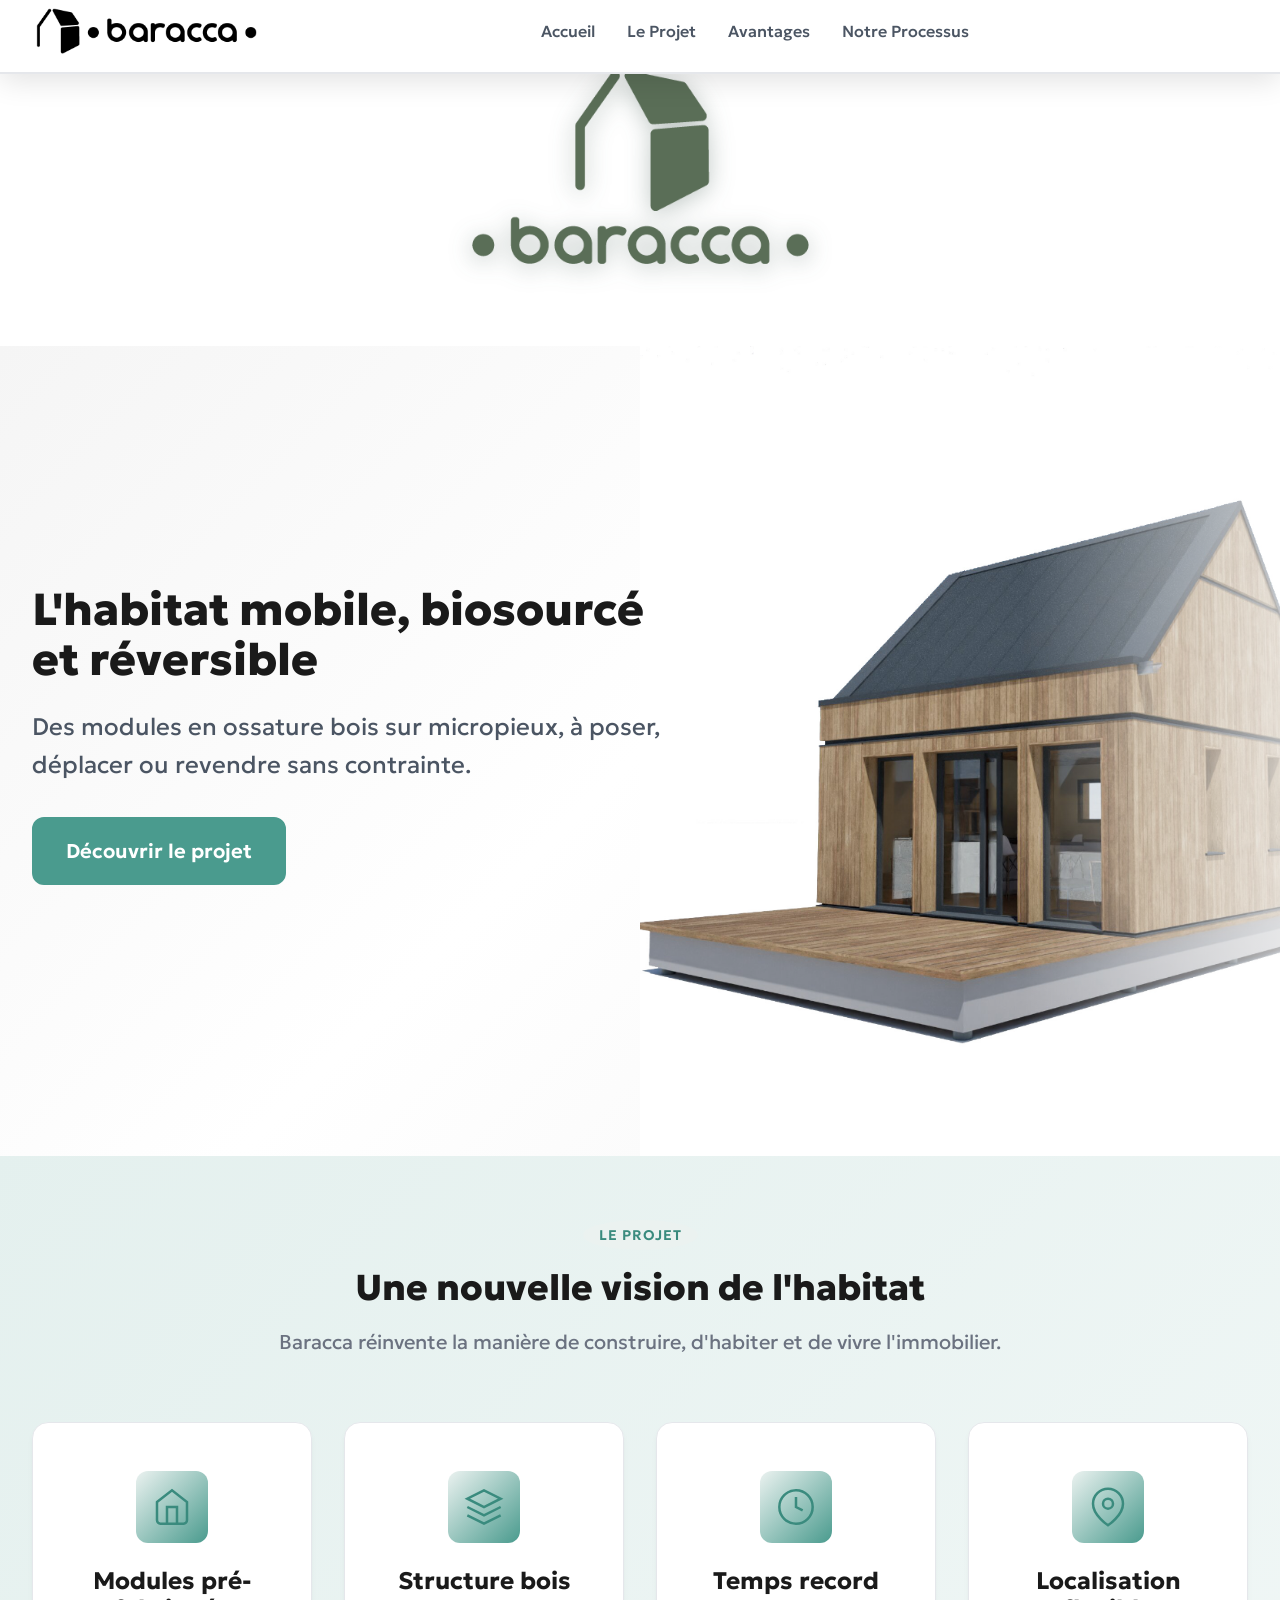
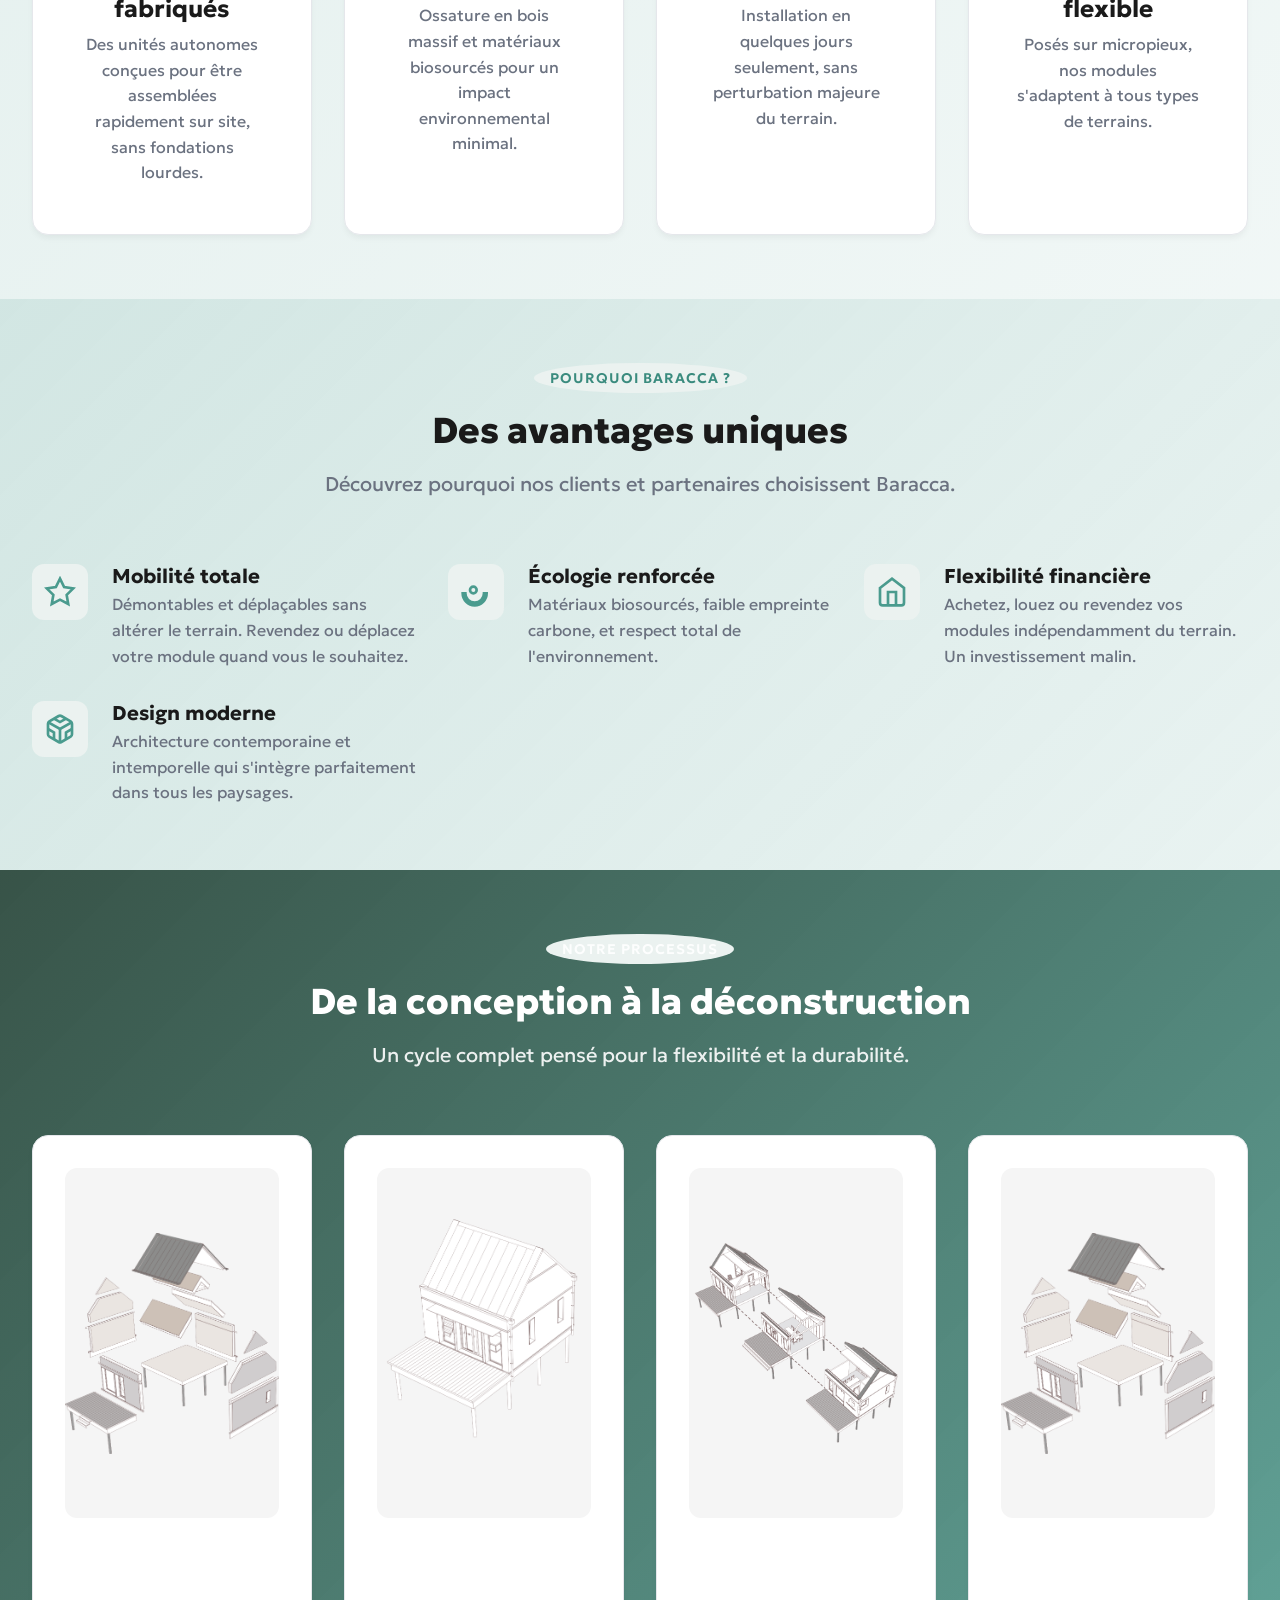
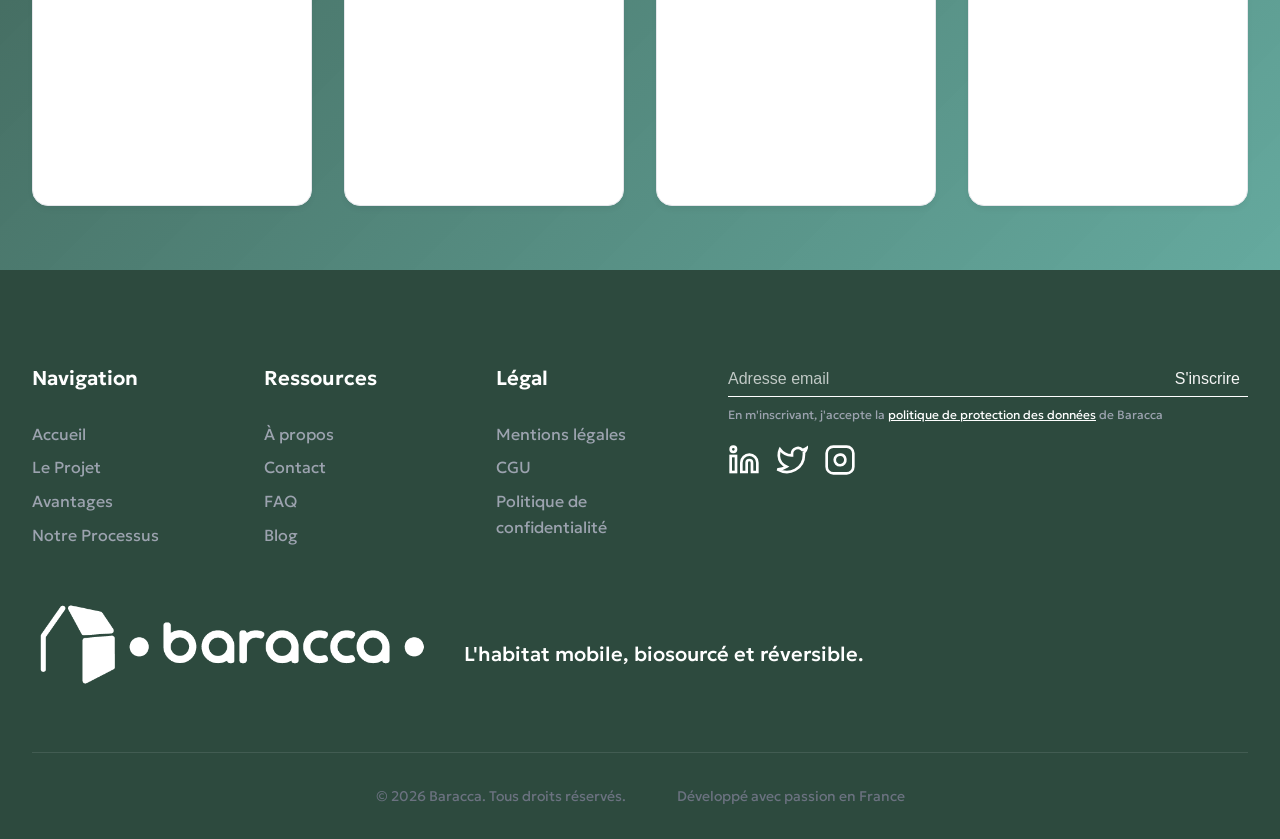
==== commit 9de9503c: "changement footer" ====
--- a/index.html
+++ b/index.html
@@ -10,7 +10,7 @@
   <!-- Fonts -->
   <link rel="preconnect" href="https://fonts.googleapis.com">
   <link rel="preconnect" href="https://fonts.gstatic.com" crossorigin>
-  <link href="https://fonts.googleapis.com/css2?family=Inter:wght@400;500;600;700;800&display=swap" rel="stylesheet">
+  <link href="https://fonts.googleapis.com/css2?family=Geologica:wght@400;500;600;700&family=Inter:wght@400;500;600;700;800&display=swap" rel="stylesheet">
   
   <!-- Favicon -->
   <link rel="icon" type="image/png" href="assets/images/favicon.png">
@@ -22,7 +22,7 @@
   <meta property="og:title" content="Baracca - L'habitat mobile, biosourcé et réversible">
   <meta property="og:description" content="Découvrez les modules Baracca : habitat innovant, écologique et flexible">
   <meta property="og:type" content="website">
-  <meta property="og:image" content="assets/images/logo-baracca-bandeau.png">
+  <meta property="og:image" content="assets/images/logo-seul.png">
 </head>
 <body>
   <!-- Header -->
@@ -30,18 +30,15 @@
     <div class="container">
       <nav class="nav">
         <a href="index.html" class="logo">
-          <img src="assets/images/logo-baracca-bandeau.png" alt="Baracca - L'habitat mobile et réversible" width="300" height="62">
+          <img src="assets/images/logo-baracca-bandeau.png" alt="Baracca - L'habitat mobile et réversible" class="header-logo">
         </a>
         <ul class="nav-links">
           <li><a href="#accueil">Accueil</a></li>
           <li><a href="#projet">Le Projet</a></li>
           <li><a href="#avantages">Avantages</a></li>
-          <li><a href="#analyse">Analyse Cadastrale</a></li>
-          <li><a href="#chiffres">Chiffres</a></li>
-          <li><a href="#temoignages">Témoignages</a></li>
+          <li><a href="#processus">Notre Processus</a></li>
         </ul>
         <div class="nav-actions">
-          <a href="#investir" class="btn-primary">Devenir investisseur</a>
           <button class="mobile-menu-btn" id="mobile-menu-btn" aria-label="Menu">
             <svg xmlns="http://www.w3.org/2000/svg" width="24" height="24" viewBox="0 0 24 24" fill="none" stroke="currentColor" stroke-width="2">
               <line x1="3" y1="12" x2="21" y2="12"></line>
@@ -58,40 +55,41 @@
           <li><a href="#accueil">Accueil</a></li>
           <li><a href="#projet">Le Projet</a></li>
           <li><a href="#avantages">Avantages</a></li>
-          <li><a href="#analyse">Analyse Cadastrale</a></li>
-          <li><a href="#chiffres">Chiffres</a></li>
-          <li><a href="#temoignages">Témoignages</a></li>
-          <li><a href="#investir">Devenir investisseur</a></li>
+          <li><a href="#processus">Notre Processus</a></li>
         </ul>
       </div>
     </div>
   </header>
 
+  <!-- Logo seul centré en gros -->
+  <div class="main-logo-container">
+    <img src="assets/images/logo-seul.png" alt="Baracca" class="main-logo">
+  </div>
+  
   <!-- Hero Section -->
   <section id="accueil" class="hero">
     <div class="container">
       <div class="hero-content fade-in">
         <h1>L'habitat mobile, biosourcé et réversible</h1>
-        <p class="hero-subtitle">Des modules en ossature bois sur micropieux, à poser, déplacer ou revendre sans contrainte. Analysés et optimisés via le cadastre.</p>
+        <p class="hero-subtitle">Des modules en ossature bois sur micropieux, à poser, déplacer ou revendre sans contrainte.</p>
         <div class="hero-actions">
           <a href="#projet" class="btn-cta">Découvrir le projet</a>
-          <a href="#investir" class="btn-secondary">Investir maintenant</a>
-        </div>
-      </div>
-      <div class="hero-image fade-in" style="background-image: url('assets/images/Image3_000.png');"></div>
+        </div>
+      </div>
+      <div class="hero-image fade-in" style="background-image: url('assets/images/imagedepart.png');"></div>
     </div>
   </section>
 
   <!-- Le Projet Section -->
-  <section id="projet" class="section">
-    <div class="container">
-      <div class="section-header fade-in">
+  <section id="projet" class="section section-green-light">
+    <div class="container">
+      <div class="section-header fade-inSlow">
         <span class="section-tag">Le Projet</span>
         <h2 class="section-title">Une nouvelle vision de l'habitat</h2>
-        <p class="section-subtitle">Baracca réinvente la manière de construire, d'habiter et d'investir dans l'immobilier.</p>
-      </div>
-      
-      <div class="feature-grid fade-in">
+        <p class="section-subtitle">Baracca réinvente la manière de construire, d'habiter et de vivre l'immobilier.</p>
+      </div>
+      
+      <div class="feature-grid fade-inSlow">
         <div class="feature-card">
           <div class="feature-icon">
             <svg xmlns="http://www.w3.org/2000/svg" width="48" height="48" viewBox="0 0 24 24" fill="none" stroke="currentColor" stroke-width="1.5">
@@ -141,12 +139,12 @@
   </section>
 
   <!-- Avantages Section -->
-  <section id="avantages" class="section section-light">
-    <div class="container">
-      <div class="section-header fade-in">
+  <section id="avantages" class="section section-green-medium">
+    <div class="container">
+      <div class="section-header fade-inSlow">
         <span class="section-tag">Pourquoi Baracca ?</span>
         <h2 class="section-title">Des avantages uniques</h2>
-        <p class="section-subtitle">Découvrez pourquoi les investisseurs et les habitants choisissent Baracca.</p>
+        <p class="section-subtitle">Découvrez pourquoi nos clients et partenaires choisissent Baracca.</p>
       </div>
       
       <div class="benefits-grid fade-in">
@@ -185,32 +183,6 @@
           <div class="benefit-content">
             <h3>Flexibilité financière</h3>
             <p>Achetez, louez ou revendez vos modules indépendamment du terrain. Un investissement malin.</p>
-          </div>
-        </div>
-        
-        <div class="benefit-item">
-          <div class="benefit-icon">
-            <svg xmlns="http://www.w3.org/2000/svg" width="32" height="32" viewBox="0 0 24 24" fill="none" stroke="#4A9B8E" stroke-width="2">
-              <path d="M12 22s8-4 8-10V5l-8-3-8 3v7c0 6 8 10 8 10z"></path>
-            </svg>
-          </div>
-          <div class="benefit-content">
-            <h3>Sécurité juridique</h3>
-            <p>Contrats clairs et cadre légal solide pour protéger vos investissements.</p>
-          </div>
-        </div>
-        
-        <div class="benefit-item">
-          <div class="benefit-icon">
-            <svg xmlns="http://www.w3.org/2000/svg" width="32" height="32" viewBox="0 0 24 24" fill="none" stroke="#4A9B8E" stroke-width="2">
-              <circle cx="12" cy="12" r="10"></circle>
-              <path d="m8 14 4-4 4 4"></path>
-              <path d="M8 8h8v8H8z"></path>
-            </svg>
-          </div>
-          <div class="benefit-content">
-            <h3>Analyse cadastrale intégrée</h3>
-            <p>Nous analysons chaque parcelle pour optimiser l'implantation et maximiser la valeur.</p>
           </div>
         </div>
         
@@ -234,190 +206,38 @@
     </div>
   </section>
 
-  <!-- Analyse Cadastrale Section -->
-  <section id="analyse" class="section">
-    <div class="container">
-      <div class="section-header fade-in">
-        <span class="section-tag">Technologie</span>
-        <h2 class="section-title">Analyse Cadastrale Avancée</h2>
-        <p class="section-subtitle">Nous utilisons les données du cadastre pour optimiser chaque projet.</p>
-      </div>
-      
-      <div class="split-content fade-in">
-        <div class="split-text">
-          <h3>Optimisation par le Cadastre</h3>
-          <p>Notre script d'analyse cadastrale nous permet de :</p>
-          <ul class="feature-list">
-            <li><strong>Résoudre les codes postaux</strong> pour identifier les communes et départements</li>
-            <li><strong>Télécharger les données cadastrales</strong> (parcelles et bâtiments) depuis Etalab</li>
-            <li><strong>Croiser avec les Demandes de Valeurs Foncières (DVF)</strong> pour obtenir les prix au m²</li>
-            <li><strong>Générer des rapports détaillés</strong> : statistiques, histogrammes, cartes interactives</li>
-            <li><strong>Identifier les meilleures parcelles</strong> pour l'implantation des modules</li>
-          </ul>
-          <a href="#investir" class="btn-secondary">En savoir plus</a>
-        </div>
-        <div class="split-visual">
-          <div class="visual-placeholder">
-            <svg xmlns="http://www.w3.org/2000/svg" width="100" height="100" viewBox="0 0 24 24" fill="none" stroke="#4A9B8E" stroke-width="1">
-              <path d="M21 10c0 7-9 13-9 13s-9-6-9-13a9 9 0 0 1 18 0z"></path>
-              <circle cx="12" cy="10" r="3"></circle>
-              <path d="M12 1v9"></path>
-              <path d="M1 12h22"></path>
-              <path d="M12 21V12"></path>
-            </svg>
-            <p>Carte interactive des parcelles</p>
-          </div>
-        </div>
-      </div>
-      
-      <div class="stats-row fade-in" style="margin-top: 3rem;">
-        <div class="stat-item">
-          <span class="stat-number" data-target="100">0</span>
-          <span class="stat-suffix">%</span>
-          <span class="stat-label">Parcelles analysées</span>
-        </div>
-        <div class="stat-item">
-          <span class="stat-number" data-target="50000">0</span>
-          <span class="stat-suffix">m²</span>
-          <span class="stat-label">Surface moyenne</span>
-        </div>
-        <div class="stat-item">
-          <span class="stat-number" data-target="3500">0</span>
-          <span class="stat-suffix">€/m²</span>
-          <span class="stat-label">Prix moyen bâti</span>
-        </div>
-        <div class="stat-item">
-          <span class="stat-number" data-target="15">0</span>
-          <span class="stat-suffix">%</span>
-          <span class="stat-label">Taux bâti moyen</span>
-        </div>
-      </div>
-    </div>
-  </section>
-
-  <!-- Chiffres Clés Section -->
-  <section id="chiffres" class="section section-dark">
-    <div class="container">
-      <div class="section-header fade-in" style="text-align: center;">
-        <span class="section-tag">Chiffres Clés</span>
-        <h2 class="section-title">Notre impact en nombres</h2>
-        <p class="section-subtitle">Des résultats concrets qui parlent d'eux-mêmes.</p>
-      </div>
-      
-      <div class="stats-grid fade-in">
-        <div class="stat-card">
-          <div class="stat-icon">
-            <svg xmlns="http://www.w3.org/2000/svg" width="40" height="40" viewBox="0 0 24 24" fill="none" stroke="currentColor" stroke-width="1.5">
-              <line x1="12" y1="1" x2="12" y2="23"></line>
-              <path d="M17 5H9.5a3.5 3.5 0 0 0 0 7h5a3.5 3.5 0 0 1 0 7H6"></path>
-            </svg>
-          </div>
-          <span class="stat-number" data-target="250000">0</span>
-          <span class="stat-label">Euros collectés</span>
-        </div>
-        
-        <div class="stat-card">
-          <div class="stat-icon">
-            <svg xmlns="http://www.w3.org/2000/svg" width="40" height="40" viewBox="0 0 24 24" fill="none" stroke="currentColor" stroke-width="1.5">
-              <path d="M12 2l3.09 6.26L22 9.27l-5 4.87 1.18 6.88L12 17.77l-6.18 3.25L7 14.14 2 9.27l6.91-1.01L12 2z"></path>
-            </svg>
-          </div>
-          <span class="stat-number" data-target="30">0</span>
-          <span class="stat-label">Modules déployés</span>
-        </div>
-        
-        <div class="stat-card">
-          <div class="stat-icon">
-            <svg xmlns="http://www.w3.org/2000/svg" width="40" height="40" viewBox="0 0 24 24" fill="none" stroke="currentColor" stroke-width="1.5">
-              <path d="M17 21v-2a4 4 0 0 0-4-4H5a4 4 0 0 0-4 4v2"></path>
-              <circle cx="9" cy="7" r="4"></circle>
-              <path d="M23 21v-2a4 4 0 0 0-3-3.87"></path>
-              <path d="M16 3.13a4 4 0 0 1 0 7.75"></path>
-            </svg>
-          </div>
-          <span class="stat-number" data-target="42">0</span>
-          <span class="stat-label">Investisseurs</span>
-        </div>
-        
-        <div class="stat-card">
-          <div class="stat-icon">
-            <svg xmlns="http://www.w3.org/2000/svg" width="40" height="40" viewBox="0 0 24 24" fill="none" stroke="currentColor" stroke-width="1.5">
-              <rect x="3" y="4" width="18" height="18" rx="2" ry="2"></rect>
-              <line x1="16" y1="2" x2="16" y2="6"></line>
-              <line x1="8" y1="2" x2="8" y2="6"></line>
-              <line x1="3" y1="10" x2="21" y2="10"></line>
-            </svg>
-          </div>
-          <span class="stat-number" data-target="500000">0</span>
-          <span class="stat-label">Objectif 2025 (€)</span>
-        </div>
-      </div>
-      
-      <div class="fade-in" style="text-align: center; margin-top: 3rem;">
-        <a href="#investir" class="btn-cta btn-large">Rejoindre la levée de fonds</a>
-      </div>
-    </div>
-  </section>
-
-  <!-- Témoignages Section -->
-  <section id="temoignages" class="section">
-    <div class="container">
-      <div class="section-header fade-in">
-        <span class="section-tag">Témoignages</span>
-        <h2 class="section-title">Ils nous font confiance</h2>
-        <p class="section-subtitle">Découvrez ce que nos partenaires et investisseurs pensent de Baracca.</p>
-      </div>
-      
-      <div class="testimonials-grid fade-in">
-        <div class="testimonial-card">
-          <div class="testimonial-quote">"</div>
-          <p>"Une solution innovante pour un habitat plus flexible et écologique. L'analyse cadastrale nous a permis d'optimiser l'implantation sur notre terrain."</p>
-          <div class="testimonial-author">
-            <strong>Jean D.</strong>
-            <span>Investisseur</span>
-          </div>
-        </div>
-        
-        <div class="testimonial-card">
-          <div class="testimonial-quote">"</div>
-          <p>"Les modules Baracca ont transformé notre approche de l'habitat temporaire. La mobilité et la qualité sont au rendez-vous."</p>
-          <div class="testimonial-author">
-            <strong>Marie L.</strong>
-            <span>Partenaire</span>
-          </div>
-        </div>
-        
-        <div class="testimonial-card">
-          <div class="testimonial-quote">"</div>
-          <p>"Enfin une alternative durable et mobile pour nos projets. L'équipe Baracca est professionnelle et réactive."</p>
-          <div class="testimonial-author">
-            <strong>Pierre T.</strong>
-            <span>Client</span>
-          </div>
-        </div>
-        
-        <div class="testimonial-card">
-          <div class="testimonial-quote">"</div>
-          <p>"L'analyse cadastrale intégrée est un vrai plus. Nous pouvons évaluer précisément la valeur de chaque parcelle avant investissement."</p>
-          <div class="testimonial-author">
-            <strong>Sophie R.</strong>
-            <span>Investisseuse</span>
-          </div>
-        </div>
-      </div>
-    </div>
-  </section>
-
-  <!-- CTA Final Section -->
-  <section id="investir" class="section section-cta">
-    <div class="container">
-      <div class="cta-content fade-in">
-        <span class="section-tag">Investissement</span>
-        <h2>Prêt à investir dans l'habitat de demain ?</h2>
-        <p>Rejoignez la coopérative Baracca et devenez acteur de la transition écologique. Bénéficiez de notre analyse cadastrale exclusive pour maximiser vos rendements.</p>
-        <div class="cta-actions">
-          <a href="#" class="btn-cta btn-large">Devenir investisseur</a>
-          <a href="#" class="btn-secondary btn-large">Télécharger la brochure</a>
+  <!-- Processus Section -->
+  <section id="processus" class="section section-green-dark">
+    <div class="container">
+      <div class="section-header fade-inSlow">
+        <span class="section-tag">Notre Processus</span>
+        <h2 class="section-title">De la conception à la déconstruction</h2>
+        <p class="section-subtitle">Un cycle complet pensé pour la flexibilité et la durabilité.</p>
+      </div>
+      
+      <div class="process-grid fade-inSlow">
+        <div class="process-card">
+          <img src="assets/images/systemeconstructif.png" alt="Système constructif" class="process-image">
+          <h3>1. Système constructif modulaire</h3>
+          <p>Des unités pré-fabriquées en ossature bois, conçues pour être assemblées rapidement et efficacement.</p>
+        </div>
+        
+        <div class="process-card">
+          <img src="assets/images/implantation.png" alt="Implantation sur micropieux" class="process-image">
+          <h3>2. Implantation sur micropieux</h3>
+          <p>Installation sur des fondations légères sans perturbation majeure du terrain.</p>
+        </div>
+        
+        <div class="process-card">
+          <img src="assets/images/extensible.png" alt="Modules extensibles" class="process-image">
+          <h3>3. Connecter plusieurs modules</h3>
+          <p>Possibilité d'agrandir votre espace en connectant plusieurs unités entre elles.</p>
+        </div>
+        
+        <div class="process-card">
+          <img src="assets/images/demontable.png" alt="Démontable" class="process-image">
+          <h3>4. Démontable et réversible</h3>
+          <p>Conçu pour être démonté sans trace, permettant le déplacement ou la revente.</p>
         </div>
       </div>
     </div>
@@ -427,72 +247,80 @@
   <footer class="footer">
     <div class="container">
       <div class="footer-content">
-        <div class="footer-section">
+        <div class="footer-main">
+          <div class="footer-menus">
+            <div class="footer-section">
+              <h4>Navigation</h4>
+              <ul>
+                <li><a href="#accueil">Accueil</a></li>
+                <li><a href="#projet">Le Projet</a></li>
+                <li><a href="#avantages">Avantages</a></li>
+                <li><a href="#processus">Notre Processus</a></li>
+              </ul>
+            </div>
+            
+            <div class="footer-section">
+              <h4>Ressources</h4>
+              <ul>
+                <li><a href="#">À propos</a></li>
+                <li><a href="#">Contact</a></li>
+                <li><a href="#">FAQ</a></li>
+                <li><a href="#">Blog</a></li>
+              </ul>
+            </div>
+            
+            <div class="footer-section">
+              <h4>Légal</h4>
+              <ul>
+                <li><a href="#">Mentions légales</a></li>
+                <li><a href="#">CGU</a></li>
+                <li><a href="#politique-donnees">Politique de confidentialité</a></li>
+              </ul>
+            </div>
+            
+            <div class="footer-section footer-newsletter">
+              <form id="footer-newsletter-form" class="footer-newsletter-form" action="mailto:invest@baracca.fr" method="post" enctype="text/plain">
+                <div class="newsletter-input-wrapper">
+                  <input type="email" id="footer-email" name="email" required placeholder="Adresse email">
+                  <button type="submit" class="newsletter-submit">S'inscrire</button>
+                </div>
+                <p class="newsletter-disclaimer">En m'inscrivant, j'accepte la <a href="#politique-donnees">politique de protection des données</a> de Baracca</p>
+                <div class="social-links">
+                  <a href="#" aria-label="LinkedIn">
+                    <svg xmlns="http://www.w3.org/2000/svg" viewBox="0 0 24 24" fill="none" stroke="currentColor" stroke-width="2">
+                      <path d="M16 8a6 6 0 0 1 6 6v7h-4v-7a2 2 0 0 0-2-2 2 2 0 0 0-2 2v7h-4v-7a6 6 0 0 1 6-6z"></path>
+                      <rect x="2" y="9" width="4" height="12"></rect>
+                      <circle cx="4" cy="4" r="2"></circle>
+                    </svg>
+                  </a>
+                  <a href="#" aria-label="Twitter">
+                    <svg xmlns="http://www.w3.org/2000/svg" viewBox="0 0 24 24" fill="none" stroke="currentColor" stroke-width="2">
+                      <path d="M23 3a10.9 10.9 0 0 1-3.14 1.53 4.48 4.48 0 0 0-7.86 3v1A10.66 10.66 0 0 1 3 4s-4 9 5 13a11.64 11.64 0 0 1-7 2c9 5 20 0 20-11.5a4.5 4.5 0 0 0-.08-.83A7.72 7.72 0 0 0 23 3z"></path>
+                    </svg>
+                  </a>
+                  <a href="#" aria-label="Instagram">
+                    <svg xmlns="http://www.w3.org/2000/svg" viewBox="0 0 24 24" fill="none" stroke="currentColor" stroke-width="2">
+                      <rect x="2" y="2" width="20" height="20" rx="5" ry="5"></rect>
+                      <path d="M16 11.37A4 4 0 1 1 12.63 8 4 4 0 0 1 16 11.37z"></path>
+                      <line x1="17.5" y1="6.5" x2="17.51" y2="6.5"></line>
+                    </svg>
+                  </a>
+                </div>
+              </form>
+            </div>
+        </div>
+        
+        <div class="footer-brand">
           <a href="index.html" class="footer-logo">
-            <img src="assets/images/logo-baracca-bandeau.png" alt="Baracca" width="200" height="42">
+            <img src="assets/images/logo-baracca-bandeau.png" alt="Baracca" class="footer-logo-img">
           </a>
-          <p>L'habitat mobile, biosourcé et réversible.</p>
-        </div>
-        
-        <div class="footer-section">
-          <h4>Navigation</h4>
-          <ul>
-            <li><a href="#accueil">Accueil</a></li>
-            <li><a href="#projet">Le Projet</a></li>
-            <li><a href="#avantages">Avantages</a></li>
-            <li><a href="#analyse">Analyse Cadastrale</a></li>
-            <li><a href="#investir">Investir</a></li>
-          </ul>
-        </div>
-        
-        <div class="footer-section">
-          <h4>Ressources</h4>
-          <ul>
-            <li><a href="#">À propos</a></li>
-            <li><a href="#">Contact</a></li>
-            <li><a href="#">FAQ</a></li>
-            <li><a href="#">Blog</a></li>
-          </ul>
-        </div>
-        
-        <div class="footer-section">
-          <h4>Légal</h4>
-          <ul>
-            <li><a href="#">Mentions légales</a></li>
-            <li><a href="#">CGU</a></li>
-            <li><a href="#">Politique de confidentialité</a></li>
-          </ul>
-        </div>
-        
-        <div class="footer-section">
-          <h4>Nous suivre</h4>
-          <div class="social-links">
-            <a href="#" aria-label="LinkedIn">
-              <svg xmlns="http://www.w3.org/2000/svg" width="24" height="24" viewBox="0 0 24 24" fill="none" stroke="currentColor" stroke-width="2">
-                <path d="M16 8a6 6 0 0 1 6 6v7h-4v-7a2 2 0 0 0-2-2 2 2 0 0 0-2 2v7h-4v-7a6 6 0 0 1 6-6z"></path>
-                <rect x="2" y="9" width="4" height="12"></rect>
-                <circle cx="4" cy="4" r="2"></circle>
-              </svg>
-            </a>
-            <a href="#" aria-label="Twitter">
-              <svg xmlns="http://www.w3.org/2000/svg" width="24" height="24" viewBox="0 0 24 24" fill="none" stroke="currentColor" stroke-width="2">
-                <path d="M23 3a10.9 10.9 0 0 1-3.14 1.53 4.48 4.48 0 0 0-7.86 3v1A10.66 10.66 0 0 1 3 4s-4 9 5 13a11.64 11.64 0 0 1-7 2c9 5 20 0 20-11.5a4.5 4.5 0 0 0-.08-.83A7.72 7.72 0 0 0 23 3z"></path>
-              </svg>
-            </a>
-            <a href="#" aria-label="Instagram">
-              <svg xmlns="http://www.w3.org/2000/svg" width="24" height="24" viewBox="0 0 24 24" fill="none" stroke="currentColor" stroke-width="2">
-                <rect x="2" y="2" width="20" height="20" rx="5" ry="5"></rect>
-                <path d="M16 11.37A4 4 0 1 1 12.63 8 4 4 0 0 1 16 11.37z"></path>
-                <line x1="17.5" y1="6.5" x2="17.51" y2="6.5"></line>
-              </svg>
-            </a>
-          </div>
+          <p class="footer-tagline">L'habitat mobile, biosourcé et réversible.</p>
         </div>
       </div>
       
       <div class="footer-bottom">
         <p>© <span id="current-year"></span> Baracca. Tous droits réservés.</p>
-        <p style="margin-left: 2rem;">Développé avec passion en France</p>
+        <p>Développé avec passion en France</p>
       </div>
     </div>
   </footer>
--- a/assets/css/style.css
+++ b/assets/css/style.css
@@ -10,6 +10,7 @@
   --primary-dark: #3A8B7E;     /* Vert terre foncé */
   --primary-light: #5CADA5;    /* Vert terre clair */
   --primary-lighter: #EBF2F0;   /* Vert très clair pour fonds */
+  --logo-green: #2D4A3E;       /* Vert logo Baracca */
   
   --secondary: #E67E22;         /* Orange pour accents */
   --secondary-dark: #D35400;   /* Orange foncé */
@@ -25,7 +26,7 @@
   --gray-bg: #FAFAFA;          /* Fond gris */
   
   /* Typographie */
-  --font-family: 'Inter', -apple-system, BlinkMacSystemFont, 'Segoe UI', Roboto, Oxygen, Ubuntu, sans-serif;
+  --font-family: 'Geologica', 'Inter', -apple-system, BlinkMacSystemFont, 'Segoe UI', Roboto, Oxygen, Ubuntu, sans-serif;
   --font-size-h1: 3rem;        /* 48px */
   --font-size-h2: 2.25rem;     /* 36px */
   --font-size-h3: 1.5rem;      /* 24px */
@@ -177,9 +178,8 @@
    ============================================ */
 .container {
   width: 100%;
-  max-width: 1280px;
   margin: 0 auto;
-  padding: 0 var(--spacing-lg);
+  padding: 0 var(--spacing-xl);
 }
 
 .section {
@@ -191,18 +191,35 @@
    Header
    ============================================ */
 .header {
-  position: sticky;
+  position: fixed;
   top: 0;
+  left: 0;
+  right: 0;
   background-color: var(--white);
-  box-shadow: 0 2px 10px rgba(0, 0, 0, 0.03);
+  box-shadow: 0 6px 30px rgba(0, 0, 0, 0.12);
   z-index: var(--z-sticky);
-  padding: var(--spacing-sm) 0;
-  transition: var(--transition);
+  padding: var(--spacing-sm) 0 var(--spacing-md);
+  transition: var(--transition);
+  border-bottom: 2px solid var(--gray-border);
+  opacity: 1;
 }
 
 .header.scrolled {
-  box-shadow: 0 4px 20px rgba(0, 0, 0, 0.05);
-  padding: var(--spacing-xs) 0;
+  box-shadow: 0 6px 25px rgba(0, 0, 0, 0.12);
+  padding: var(--spacing-xs) 0 var(--spacing-sm);
+  border-bottom: 2px solid var(--gray-border);
+}
+
+.header.hidden {
+  opacity: 0;
+  pointer-events: none;
+  transform: translateY(-100%);
+}
+
+.header.visible {
+  opacity: 1;
+  pointer-events: auto;
+  transform: translateY(0);
 }
 
 .nav {
@@ -269,6 +286,281 @@
   width: 100%;
 }
 
+/* Logo Styles */
+.header-logo {
+  height: 38px;
+  width: auto;
+  max-width: 240px;
+  transition: var(--transition);
+}
+
+.header-logo:hover {
+  transform: scale(1.02);
+}
+
+.footer-logo-img {
+  height: 42px;
+  width: auto;
+  max-width: 200px;
+}
+
+/* Main Logo - Large centered logo at top of page */
+.main-logo-container {
+  text-align: center;
+  padding: var(--spacing-2xl) 0 var(--spacing-2xl);
+  background-color: var(--white);
+}
+
+.main-logo {
+  height: auto;
+  max-height: 250px;
+  width: auto;
+  max-width: 600px;
+  margin: 0 auto;
+  display: block;
+  transition: var(--transition);
+  filter: drop-shadow(0 4px 12px rgba(45, 74, 62, 0.3));
+}
+
+.main-logo:hover {
+  transform: scale(1.02);
+  filter: drop-shadow(0 6px 12px rgba(45, 74, 62, 0.3));
+}
+
+/* Processus Section */
+.process-grid {
+  display: grid;
+  grid-template-columns: repeat(auto-fit, minmax(280px, 1fr));
+  gap: var(--spacing-xl);
+}
+
+.process-card {
+  background-color: var(--white);
+  border: 1px solid var(--gray-border);
+  border-radius: var(--border-radius-lg);
+  padding: var(--spacing-xl);
+  box-shadow: var(--box-shadow);
+  transition: var(--transition);
+  text-align: center;
+}
+
+.process-card:hover {
+  transform: translateY(-8px);
+  box-shadow: var(--box-shadow-lg);
+  border-color: var(--primary);
+}
+
+.process-image {
+  width: 100%;
+  height: 350px;
+  object-fit: contain;
+  border-radius: var(--border-radius);
+  margin-bottom: var(--spacing-lg);
+  background-color: var(--gray-light);
+}
+
+.process-card h3 {
+  margin-bottom: var(--spacing-md);
+  color: var(--black);
+}
+
+.process-card p {
+  color: var(--gray);
+  margin-bottom: 0;
+}
+
+/* Newsletter Section */
+.newsletter-form {
+  max-width: 500px;
+  margin: 0 auto;
+  display: flex;
+  flex-direction: column;
+  gap: var(--spacing-lg);
+}
+
+.newsletter-form .form-group {
+  display: flex;
+  flex-direction: column;
+  gap: var(--spacing-sm);
+}
+
+.newsletter-form input {
+  padding: var(--spacing-md);
+  border: 1px solid var(--gray-border);
+  border-radius: var(--border-radius);
+  font-size: var(--font-size-body);
+  transition: var(--transition);
+}
+
+.newsletter-form input:focus {
+  outline: none;
+  border-color: var(--primary);
+  box-shadow: 0 0 0 3px rgba(74, 155, 142, 0.1);
+}
+
+.newsletter-form button {
+  margin: 0 auto;
+}
+
+/* Footer Structure */
+.footer-main {
+  display: flex;
+  flex-direction: column;
+  gap: var(--spacing-xl);
+  margin-bottom: var(--spacing-2xl);
+}
+
+.footer-menus {
+  display: flex;
+  flex-wrap: wrap;
+  gap: var(--spacing-xl);
+  width: 100%;
+}
+
+.footer-section:not(.footer-newsletter) {
+  flex: 0 0 200px;
+}
+
+.footer-newsletter {
+  flex: 1;
+  min-width: 250px;
+  flex-basis: 0%;
+}
+
+.footer-section {
+  display: flex;
+  flex-direction: column;
+  gap: var(--spacing-md);
+}
+
+.footer-newsletter-form {
+  display: flex;
+  flex-direction: column;
+  align-items: flex-start;
+  gap: var(--spacing-xs);
+  width: 100%;
+  min-width: 0;
+}
+
+.newsletter-input-wrapper {
+  display: flex;
+  align-items: center;
+  border-bottom: 1px solid var(--white);
+  padding-bottom: var(--spacing-xs);
+  width: 100%;
+  min-width: 0;
+}
+
+.newsletter-input-wrapper input {
+  flex: 1;
+  padding: var(--spacing-xs) 0;
+  border: none;
+  background: transparent;
+  font-size: var(--font-size-body);
+  color: var(--white);
+  transition: var(--transition);
+  min-width: 0;
+}
+
+.newsletter-input-wrapper input::placeholder {
+  color: rgba(255, 255, 255, 0.7);
+}
+
+.newsletter-input-wrapper input:focus {
+  outline: none;
+}
+
+.newsletter-submit {
+  background: none;
+  border: none;
+  color: var(--gray-light);
+  font-size: var(--font-size-body);
+  font-weight: 500;
+  cursor: pointer;
+  padding: var(--spacing-xs) var(--spacing-sm);
+  transition: var(--transition);
+  white-space: nowrap;
+  margin-left: 0;
+  min-width: 0;
+  flex-shrink: 0;
+}
+
+.newsletter-submit:hover {
+  color: var(--white);
+}
+
+.newsletter-disclaimer {
+  font-size: var(--font-size-xs);
+  color: rgba(255, 255, 255, 0.7);
+  margin: var(--spacing-xs) 0 0 0;
+  text-align: left;
+}
+
+.newsletter-disclaimer a {
+  color: var(--white);
+  text-decoration: underline;
+}
+
+.newsletter-disclaimer a:hover {
+  color: var(--primary-light);
+}
+
+.footer-brand {
+  display: flex;
+  flex-direction: row;
+  align-items: center;
+  gap: var(--spacing-xl);
+  padding-top: var(--spacing-lg);
+}
+
+.footer-tagline {
+  color: var(--white);
+  font-size: var(--font-size-h4);
+  font-weight: 500;
+  margin: 0;
+}
+
+/* Social links in footer */
+.footer-main .social-links,
+.footer-newsletter .social-links {
+  display: flex;
+  gap: var(--spacing-md);
+  margin-top: var(--spacing-md);
+  align-items: flex-start;
+}
+
+.footer-main .social-links a,
+.footer-newsletter .social-links a {
+  width: 32px;
+  height: 32px;
+  display: flex;
+  align-items: center;
+  justify-content: center;
+  background-color: transparent;
+  border-radius: 0;
+  color: var(--white);
+  transition: var(--transition);
+}
+
+.footer-main .social-links svg,
+.footer-newsletter .social-links svg {
+  width: 32px;
+  height: 32px;
+}
+
+.footer-main .social-links a:hover,
+.footer-newsletter .social-links a:hover {
+  color: var(--primary-light);
+}
+
+/* SVG Logo styling */
+.header-logo svg,
+.footer-logo-img svg,
+.text-logo svg {
+  width: 100%;
+  height: 100%;
+}
+
 .nav-actions {
   display: flex;
   gap: var(--spacing-md);
@@ -291,7 +583,7 @@
 
 .mobile-menu {
   position: fixed;
-  top: 70px;
+  top: 75px;
   left: 0;
   right: 0;
   background-color: var(--white);
@@ -413,8 +705,8 @@
    ============================================ */
 .hero {
   position: relative;
-  padding: var(--spacing-4xl) 0;
-  min-height: 100vh;
+  padding: var(--spacing-3xl) 0 var(--spacing-4xl);
+  min-height: calc(100vh - 140px);
   display: flex;
   align-items: center;
   background: linear-gradient(135deg, var(--gray-light) 0%, var(--white) 50%, var(--gray-light) 100%);
@@ -519,6 +811,75 @@
   color: var(--white);
 }
 
+/* Green background sections */
+.section-green-light {
+  background: linear-gradient(135deg, rgba(74, 155, 142, 0.15) 0%, rgba(74, 155, 142, 0.08) 100%);
+  position: relative;
+  overflow: hidden;
+}
+
+.section-green-medium {
+  background: linear-gradient(135deg, rgba(74, 155, 142, 0.25) 0%, rgba(74, 155, 142, 0.12) 100%);
+  position: relative;
+  overflow: hidden;
+}
+
+.section-green-dark {
+  background: linear-gradient(135deg, rgba(45, 74, 62, 0.95) 0%, rgba(74, 155, 142, 0.85) 100%);
+  color: var(--white);
+  position: relative;
+  overflow: hidden;
+}
+
+.section-green-dark h2,
+.section-green-dark h3,
+.section-green-dark h4 {
+  color: var(--white);
+}
+
+.section-green-dark p,
+.section-green-dark span,
+.section-green-dark li {
+  color: rgba(255, 255, 255, 0.9);
+}
+
+/* Parallax background effect for sections */
+.section-parallax {
+  background-attachment: fixed;
+  background-position: center;
+  background-repeat: no-repeat;
+  background-size: cover;
+}
+
+/* Scroll effect for section content */
+.section-content-shift {
+  transform: translateY(0);
+  transition: transform 0.3s ease-out;
+  will-change: transform;
+}
+
+/* Add scroll-based animation */
+@keyframes fadeInUpSlow {
+  from {
+    opacity: 0;
+    transform: translateY(40px);
+  }
+  to {
+    opacity: 1;
+    transform: translateY(0);
+  }
+}
+
+.fade-inSlow {
+  opacity: 0;
+  animation: fadeInUpSlow 0.8s ease-out forwards;
+}
+
+.fade-inSlow:nth-child(1) { animation-delay: 0.2s; }
+.fade-inSlow:nth-child(2) { animation-delay: 0.4s; }
+.fade-inSlow:nth-child(3) { animation-delay: 0.6s; }
+.fade-inSlow:nth-child(4) { animation-delay: 0.8s; }
+
 .section-dark h2,
 .section-dark h3,
 .section-dark h4 {
@@ -932,16 +1293,15 @@
    Footer
    ============================================ */
 .footer {
-  background-color: var(--black);
+  background-color: var(--logo-green);
   color: var(--white);
   padding: var(--spacing-4xl) 0 var(--spacing-xl);
 }
 
 .footer-content {
-  display: grid;
-  grid-template-columns: repeat(auto-fit, minmax(200px, 1fr));
-  gap: var(--spacing-3xl);
-  margin-bottom: var(--spacing-3xl);
+  display: flex;
+  flex-direction: column;
+  gap: 0;
 }
 
 .footer-section {
@@ -955,7 +1315,9 @@
 }
 
 .footer-logo img {
-  max-height: 42px;
+  max-height: 300px;
+  max-width: 400px;
+  height: auto;
   width: auto;
   filter: brightness(0) invert(1);
 }
@@ -1018,15 +1380,17 @@
 }
 
 .footer-bottom {
-  text-align: center;
   padding-top: var(--spacing-xl);
   border-top: 1px solid rgba(255, 255, 255, 0.1);
   color: var(--gray-medium);
   font-size: var(--font-size-small);
-  display: flex;
-  justify-content: center;
-  align-items: center;
-  flex-wrap: wrap;
+  text-align: center;
+}
+
+.footer-bottom p {
+  display: inline-block;
+  margin: 0 var(--spacing-lg);
+}  flex-wrap: wrap;
   gap: var(--spacing-lg);
 }
 
@@ -1146,10 +1510,6 @@
 
 /* Large Desktop */
 @media (min-width: 1400px) {
-  .container {
-    max-width: 1400px;
-  }
-  
   .hero h1 {
     font-size: 3.5rem;
   }
@@ -1696,6 +2056,19 @@
    Responsive for new elements
    ============================================ */
 @media (max-width: 768px) {
+  .footer-menus {
+    flex-direction: column;
+  }
+  
+  .footer-section:not(.footer-newsletter) {
+    flex: 0 0 100%;
+  }
+  
+  .footer-newsletter {
+    text-align: left;
+    flex: 0 0 100%;
+  }
+  
   .timeline::before {
     left: 20px;
   }
